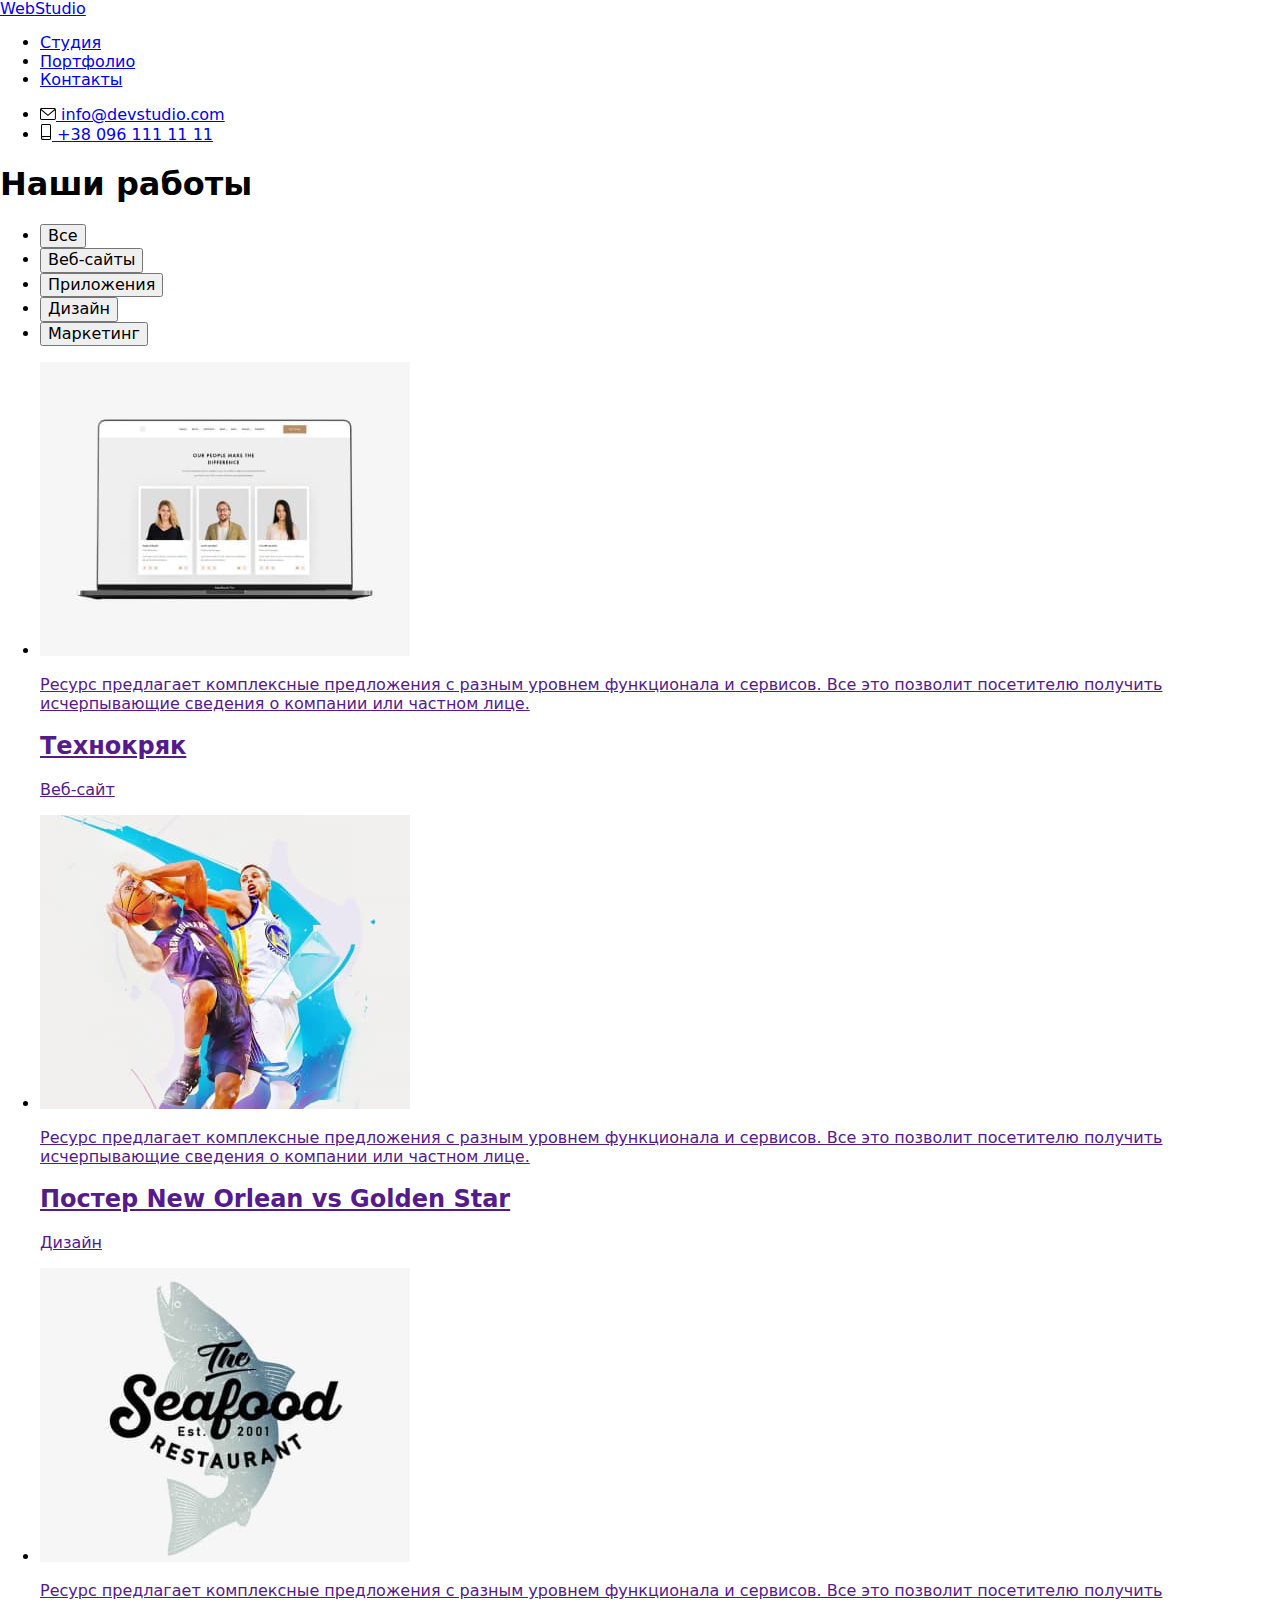
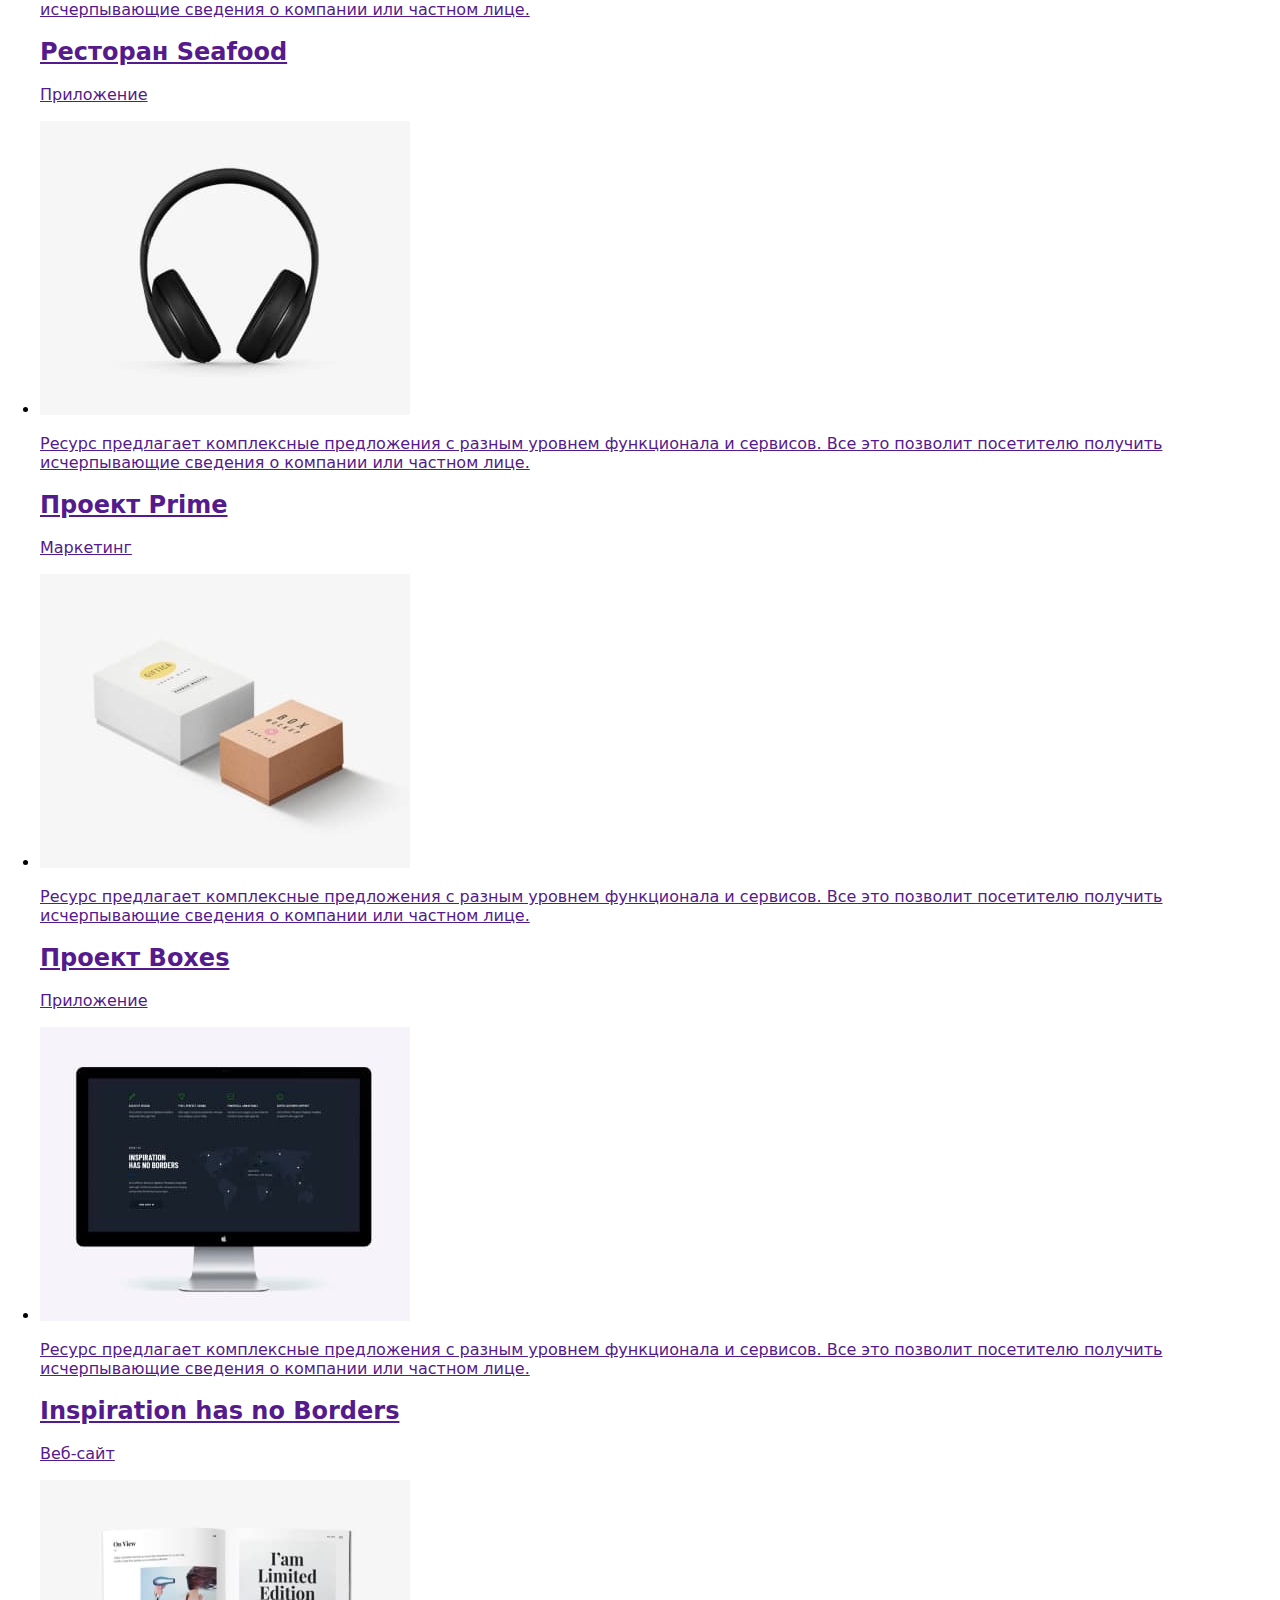
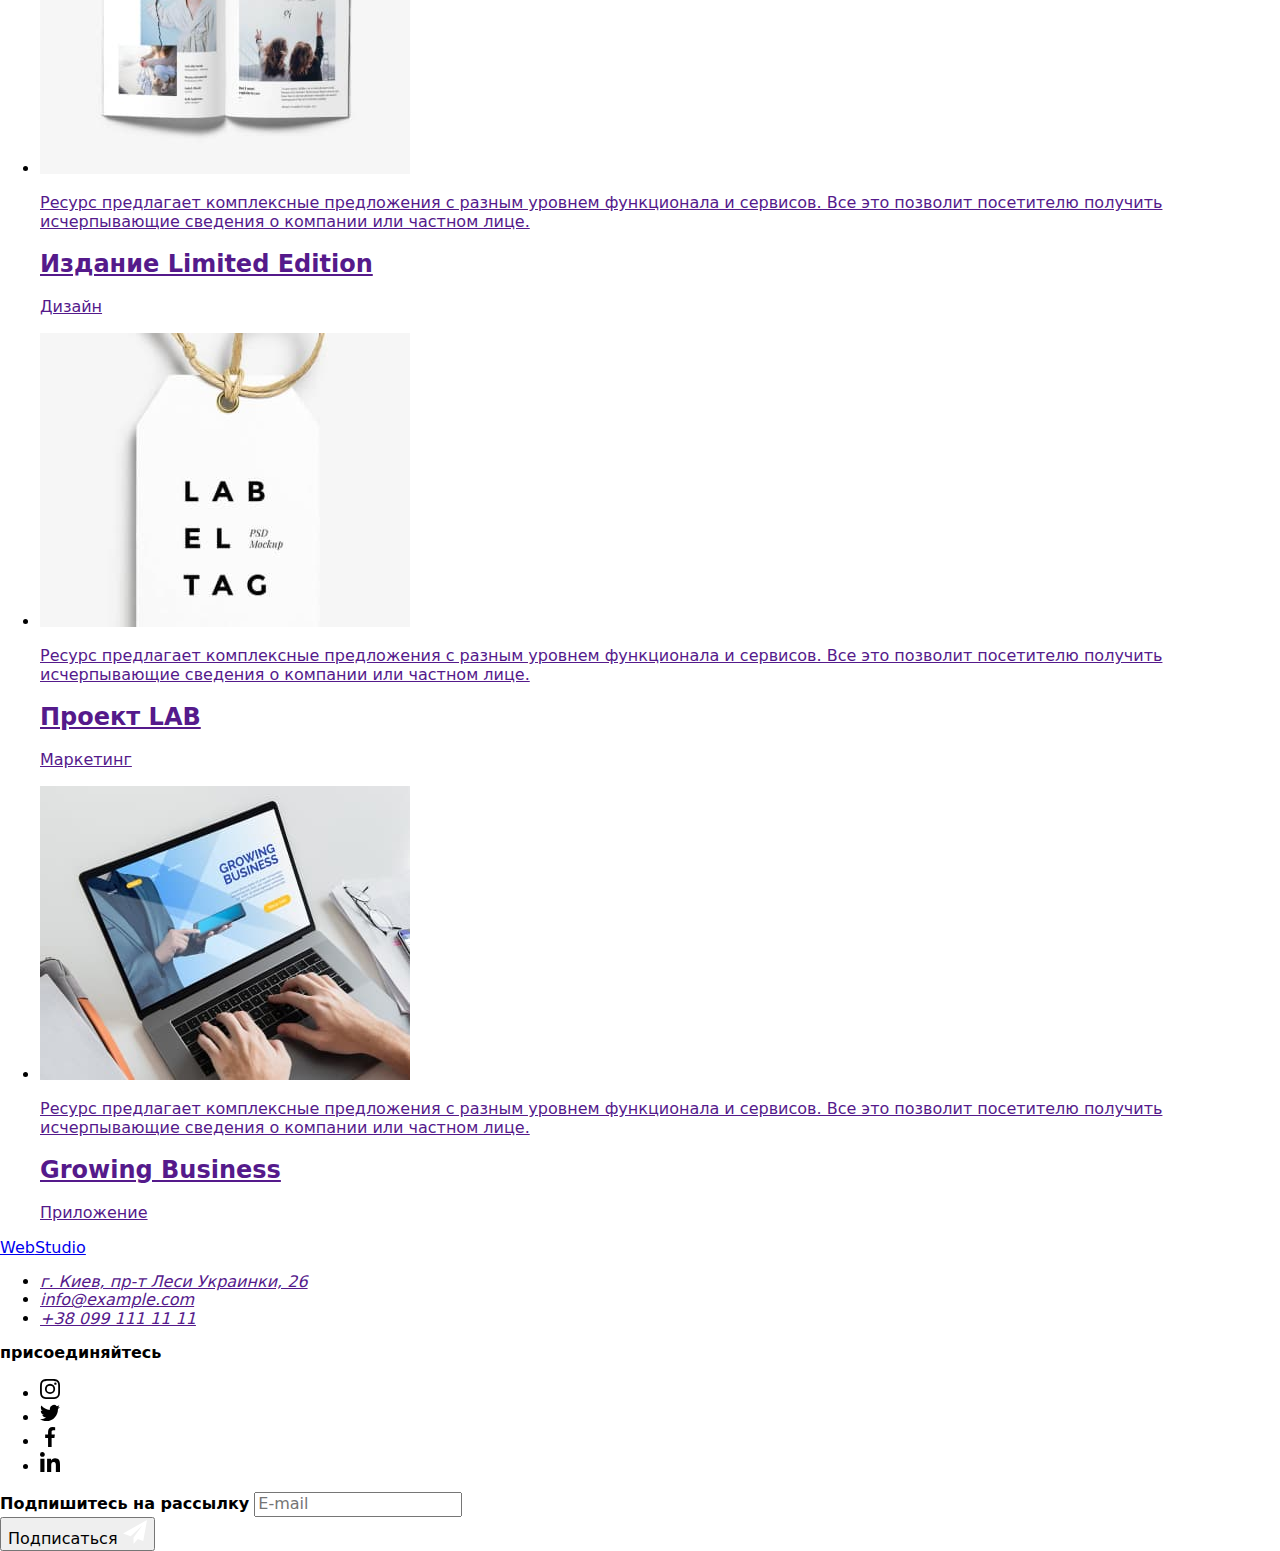
==== portfolio.html @ cb1de8e4 "добавляет разметку (но не css) с 6 домашки" ====
<!DOCTYPE html>
<html lang="ru">
  <head>
    <meta charset="UTF-8" />
    <meta http-equiv="X-UA-Compatible" content="IE=edge" />
    <meta name="viewport" content="width=device-width, initial-scale=1.0" />
    <title>Document</title>
    <link rel="preconnect" href="https://fonts.googleapis.com" />
    <link rel="preconnect" href="https://fonts.gstatic.com" crossorigin />
    <link
      href="https://fonts.googleapis.com/css2?family=Raleway:wght@700&family=Roboto:wght@400;500;700;900&display=swap"
      rel="stylesheet"
    />
    <link
      rel="stylesheet"
      href="https://cdnjs.cloudflare.com/ajax/libs/modern-normalize/1.1.0/modern-normalize.min.css"
    />
    <link rel="stylesheet" href="./css/styles.css" />
  </head>

  <body>
    <!-- Шапка сайта-->
    <header class="header">
      <div class="header__container container">
        <nav class="navigation">
          <a href="./index.html" lang="en" class="logo header__logo">
            <span class="logo__accent">Web</span>Studio
          </a>
          <ul class="navigation__list list">
            <li class="navigation__item item">
              <a href="./index.html" class="navigation__link link">Студия</a>
            </li>
            <li class="navigation__item item">
              <a href="./portfolio.html" class="navigation__link navigation__link--current link">
                Портфолио</a
              >
            </li>
            <li class="navigation__item item">
              <a href="#" class="navigation__link link">Контакты</a>
            </li>
          </ul>
        </nav>
        <ul class="contacts list">
          <li class="contacts__item item">
            <a href="mailto:info@devstudio.com" class="contacts__link link">
              <svg class="contacts__icon" height="12px" width="16px">
                <use href="./images/sprite.svg#icon-envelope"></use>
              </svg>
              info@devstudio.com
            </a>
          </li>
          <li class="contacts__item item">
            <a href="tel:+380961111111" class="contacts__link link">
              <svg class="contacts__icon" height="16px" width="12px">
                <use href="./images/sprite.svg#icon-smartphone"></use>
              </svg>
              +38 096 111 11 11
            </a>
          </li>
        </ul>
      </div>
    </header>

    <main>
      <!--Наши работы-->
      <section class="examples">
        <!--Список кнопок-->
        <div class="examples__container container">
          <h1 class="title--invis">Наши работы</h1>
          <ul class="examples__buttons">
            <li class="examples__item">
              <button type="button" class="examples__button">Все</button>
            </li>
            <li class="examples__item">
              <button type="button" class="examples__button">Веб-сайты</button>
            </li>
            <li class="examples__item">
              <button type="button" class="examples__button">Приложения</button>
            </li>
            <li class="examples__item">
              <button type="button" class="examples__button">Дизайн</button>
            </li>
            <li class="examples__item">
              <button type="button" class="examples__button">Маркетинг</button>
            </li>
          </ul>
        </div>

        <!--Примеры работ в портфолио-->
        <div class="portfolio container">
          <ul class="portfolio__list">
            <li class="portfolio-cards__item">
              <a href="" class="portfolio-cards__link">
                <div class="portfolio-cards__overlay">
                  <img
                    src="./images/img8.jpg"
                    class="portfolio-cards__img"
                    alt="Пример Веб-Сайта"
                    width="370"
                    height="294"
                  />
                  <p class="portfolio-cards__text">
                    Ресурс предлагает комплексные предложения с разным уровнем функционала и
                    сервисов. Все это позволит посетителю получить исчерпывающие сведения о компании
                    или частном лице.
                  </p>
                </div>
                <div class="portfolio-cards__border">
                  <h2 class="portfolio-cards__title">Технокряк</h2>
                  <p class="portfolio-cards__desc">Веб-сайт</p>
                </div>
              </a>
            </li>
            <li class="portfolio-cards__item">
              <a href="" class="portfolio-cards__link">
                <div class="portfolio-cards__overlay">
                  <img
                    src="./images/img9.jpg"
                    class="portfolio-cards__img"
                    alt="Постер New Orlean vs Golden Star"
                    width="370"
                    height="294"
                  />
                  <p class="portfolio-cards__text">
                    Ресурс предлагает комплексные предложения с разным уровнем функционала и
                    сервисов. Все это позволит посетителю получить исчерпывающие сведения о компании
                    или частном лице.
                  </p>
                </div>

                <div class="portfolio-cards__border">
                  <h2 class="portfolio-cards__title">Постер New Orlean vs Golden Star</h2>
                  <p class="portfolio-cards__desc">Дизайн</p>
                </div>
              </a>
            </li>
            <li class="portfolio-cards__item">
              <a href="" class="portfolio-cards__link">
                <div class="portfolio-cards__overlay">
                  <img
                    src="./images/img10.jpg"
                    class="portfolio-cards__img"
                    alt="постер Ресторан Seafood"
                    width="370"
                    height="294"
                  />
                  <p class="portfolio-cards__text">
                    Ресурс предлагает комплексные предложения с разным уровнем функционала и
                    сервисов. Все это позволит посетителю получить исчерпывающие сведения о компании
                    или частном лице.
                  </p>
                </div>

                <div class="portfolio-cards__border">
                  <h2 class="portfolio-cards__title">Ресторан Seafood</h2>
                  <p class="portfolio-cards__desc">Приложение</p>
                </div>
              </a>
            </li>
            <li class="portfolio-cards__item">
              <a href="" class="portfolio-cards__link">
                <div class="portfolio-cards__overlay">
                  <img
                    src="./images/img11.jpg"
                    class="portfolio-cards__img"
                    alt="логотип Проект Prime"
                    width="370"
                    height="294"
                  />
                  <p class="portfolio-cards__text">
                    Ресурс предлагает комплексные предложения с разным уровнем функционала и
                    сервисов. Все это позволит посетителю получить исчерпывающие сведения о компании
                    или частном лице.
                  </p>
                </div>

                <div class="portfolio-cards__border">
                  <h2 class="portfolio-cards__title">Проект Prime</h2>
                  <p class="portfolio-cards__desc">Маркетинг</p>
                </div>
              </a>
            </li>
            <li class="portfolio-cards__item">
              <a href="" class="portfolio-cards__link">
                <div class="portfolio-cards__overlay">
                  <img
                    src="./images/img12.jpg"
                    class="portfolio-cards__img"
                    alt="логотип приложения Boxes"
                    width="370"
                    height="294"
                  />
                  <p class="portfolio-cards__text">
                    Ресурс предлагает комплексные предложения с разным уровнем функционала и
                    сервисов. Все это позволит посетителю получить исчерпывающие сведения о компании
                    или частном лице.
                  </p>
                </div>

                <div class="portfolio-cards__border">
                  <h2 class="portfolio-cards__title">Проект Boxes</h2>
                  <p class="portfolio-cards__desc">Приложение</p>
                </div>
              </a>
            </li>
            <li class="portfolio-cards__item">
              <a href="" class="portfolio-cards__link">
                <div class="portfolio-cards__overlay">
                  <img
                    src="./images/img13.jpg"
                    class="portfolio-cards__img"
                    alt="оформление веб-сайта Inspiration has no Borders"
                    width="370"
                    height="294"
                  />
                  <p class="portfolio-cards__text">
                    Ресурс предлагает комплексные предложения с разным уровнем функционала и
                    сервисов. Все это позволит посетителю получить исчерпывающие сведения о компании
                    или частном лице.
                  </p>
                </div>

                <div class="portfolio-cards__border">
                  <h2 class="portfolio-cards__title">Inspiration has no Borders</h2>
                  <p class="portfolio-cards__desc">Веб-сайт</p>
                </div>
              </a>
            </li>
            <li class="portfolio-cards__item">
              <a href="" class="portfolio-cards__link">
                <div class="portfolio-cards__overlay">
                  <img
                    src="./images/img14.jpg"
                    class="portfolio-cards__img"
                    alt="оформление журнала Limited Edition"
                    width="370"
                    height="294"
                  />
                  <p class="portfolio-cards__text">
                    Ресурс предлагает комплексные предложения с разным уровнем функционала и
                    сервисов. Все это позволит посетителю получить исчерпывающие сведения о компании
                    или частном лице.
                  </p>
                </div>

                <div class="portfolio-cards__border">
                  <h2 class="portfolio-cards__title">Издание Limited Edition</h2>
                  <p class="portfolio-cards__desc">Дизайн</p>
                </div>
              </a>
            </li>
            <li class="portfolio-cards__item">
              <a href="" class="portfolio-cards__link">
                <div class="portfolio-cards__overlay">
                  <img
                    src="./images/img15.jpg"
                    class="portfolio-cards__img"
                    alt="оформление Проект LAB"
                    width="370"
                    height="294"
                  />
                  <p class="portfolio-cards__text">
                    Ресурс предлагает комплексные предложения с разным уровнем функционала и
                    сервисов. Все это позволит посетителю получить исчерпывающие сведения о компании
                    или частном лице.
                  </p>
                </div>

                <div class="portfolio-cards__border">
                  <h2 class="portfolio-cards__title">Проект LAB</h2>
                  <p class="portfolio-cards__desc">Маркетинг</p>
                </div>
              </a>
            </li>
            <li class="portfolio-cards__item">
              <a href="" class="portfolio-cards__link">
                <div class="portfolio-cards__overlay">
                  <img
                    src="./images/img16.jpg"
                    class="portfolio-cards__img"
                    alt="офорлмение дизайна Growing Business"
                    width="370"
                    height="294"
                  />
                  <p class="portfolio-cards__text">
                    Ресурс предлагает комплексные предложения с разным уровнем функционала и
                    сервисов. Все это позволит посетителю получить исчерпывающие сведения о компании
                    или частном лице.
                  </p>
                </div>

                <div class="portfolio-cards__border">
                  <h2 class="portfolio-cards__title">Growing Business</h2>
                  <p class="portfolio-cards__desc">Приложение</p>
                </div>
              </a>
            </li>
          </ul>
        </div>
      </section>
    </main>

    <!--футер-->
    <footer class="footer">
      <div class="footer__container container">
        <div class="address">
          <a href="./index.html" lang="en" class="logo footer__logo">
            <span class="logo__accent">Web</span>Studio
          </a>
          <address class="connection">
            <ul class="connection__list">
              <li class="connection__item">
                <a href="" class="connection__link connection__link--white"
                  >г. Киев, пр-т Леси Украинки, 26</a
                >
              </li>
              <li class="connection__item">
                <a href="" class="connection__link">info@example.com</a>
              </li>
              <li class="connection__item">
                <a href="" class="connection__link">+38 099 111 11 11</a>
              </li>
            </ul>
          </address>
        </div>
        <div class="appeal">
          <b class="appeal__title">присоединяйтесь</b>
          <ul class="appeal__list">
            <li class="appeal__item">
              <a href="" class="appeal__link">
                <svg class="social-icons__icon" width="20px" height="20px">
                  <use href="./images/sprite.svg#icon-instagram"></use>
                </svg>
              </a>
            </li>
            <li class="appeal__item">
              <a href="" class="appeal__link">
                <svg class="social-icons__icon" width="20px" height="20px">
                  <use href="./images/sprite.svg#icon-twitter"></use>
                </svg>
              </a>
            </li>
            <li class="appeal__item">
              <a href="" class="appeal__link">
                <svg class="social-icons__icon" width="20px" height="20px">
                  <use href="./images/sprite.svg#icon-facebook"></use>
                </svg>
              </a>
            </li>
            <li class="appeal__item">
              <a href="" class="appeal__link">
                <svg class="social-icons__icon" width="20px" height="20px">
                  <use href="./images/sprite.svg#icon-linkedin"></use>
                </svg>
              </a>
            </li>
          </ul>
        </div>

        <form class="subscribe">
          <div class="subscribe__wrap">
            <b class="subscribe__title">Подпишитесь на рассылку</b>
            <label for="email"></label>
            <input
              type="email"
              name="email"
              id="email"
              placeholder="E-mail"
              class="subscribe__input"
            />
          </div>
          <button type="submit" class="subscribe__button">
            Подписаться
            <svg class="subscribe__icon" width="24px" height="24px">
              <use href="./images/sprite2.svg#icon-icon-telegram"></use>
            </svg>
          </button>
        </form>
      </div>
    </footer>
  </body>
</html>
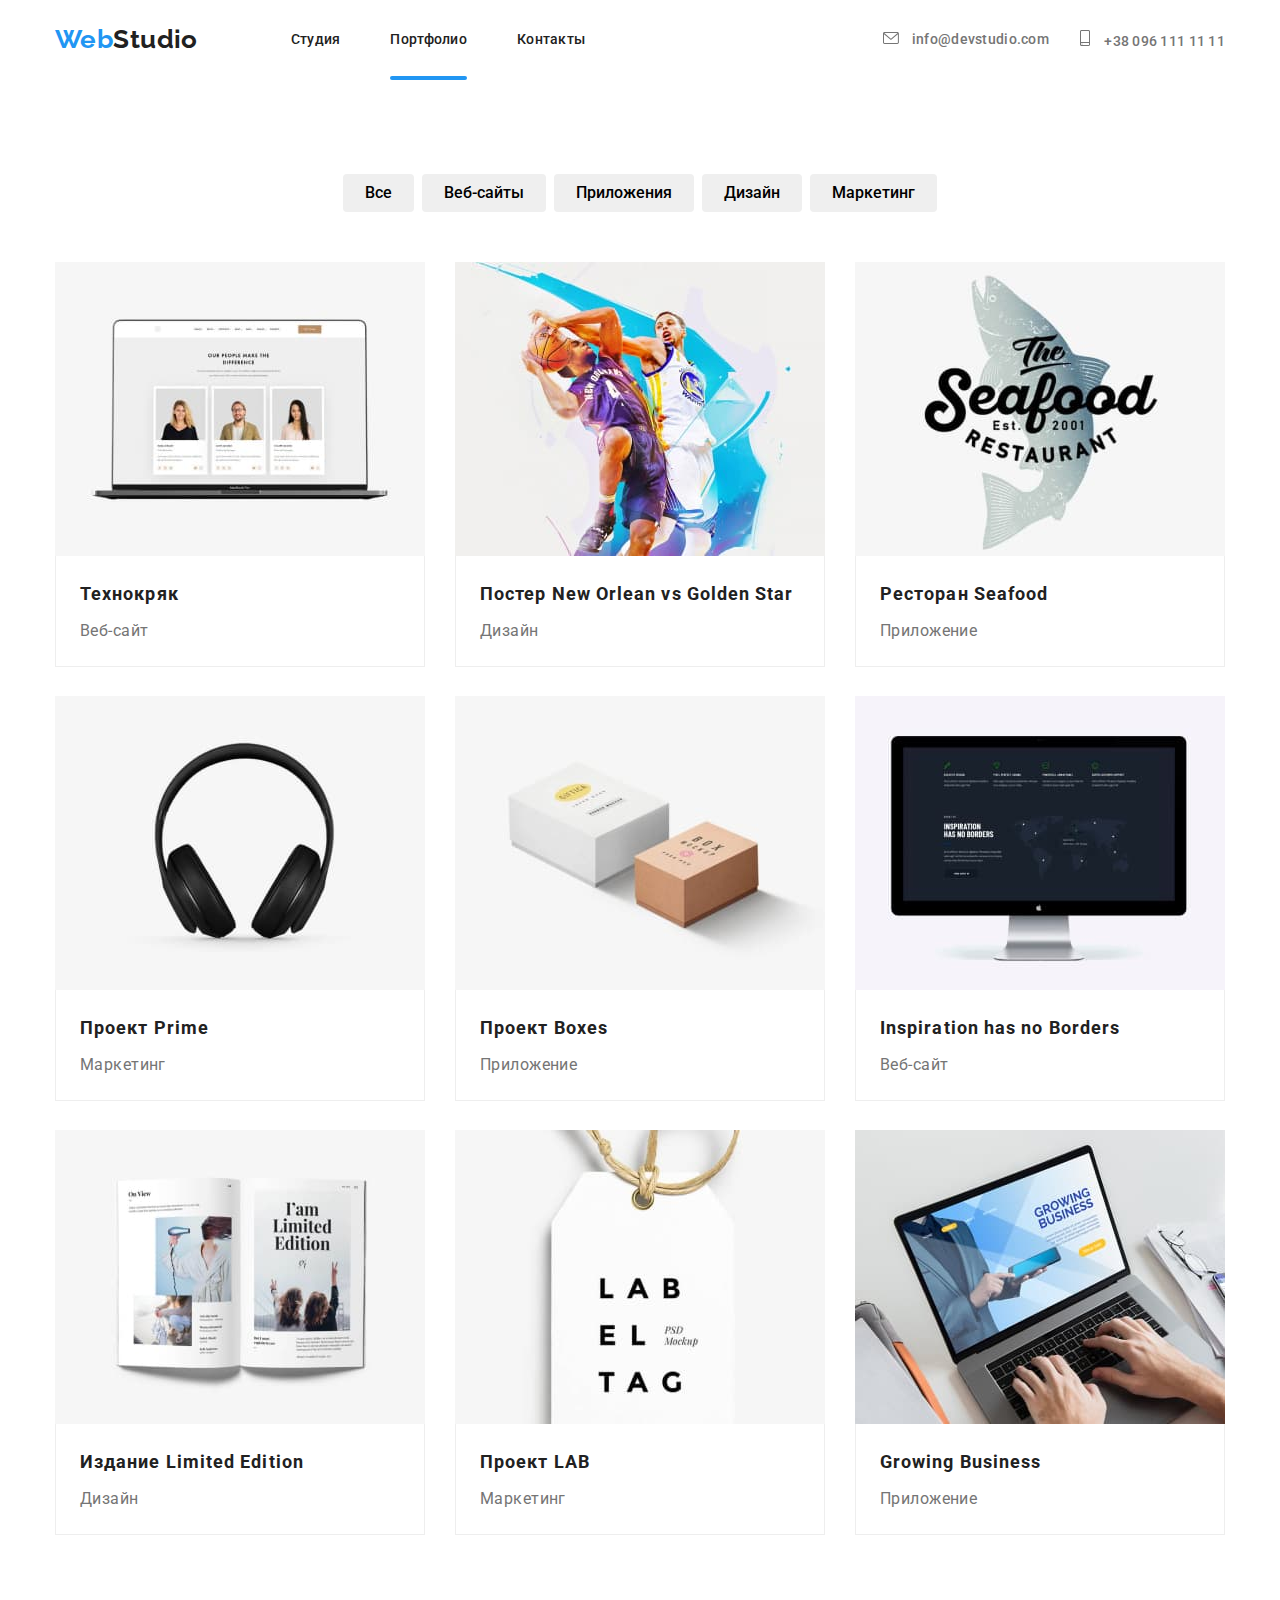
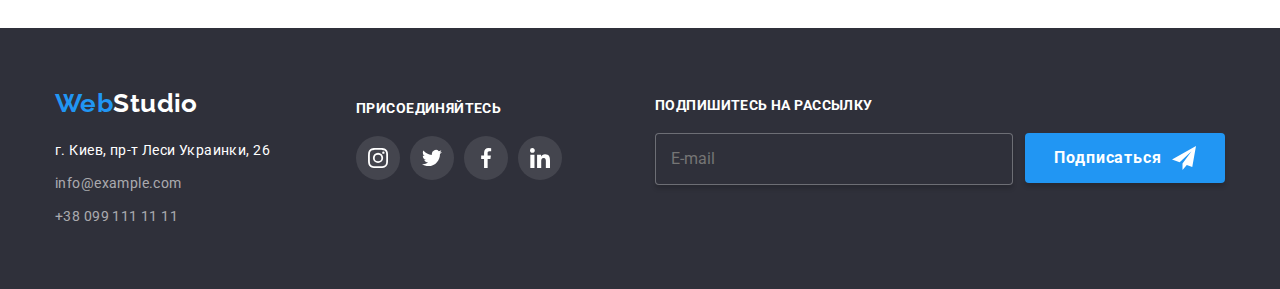
==== commit f132a83c: "добавляет scc через scss с 6 дз" ====
--- a/portfolio.html
+++ b/portfolio.html
@@ -15,7 +15,7 @@
       rel="stylesheet"
       href="https://cdnjs.cloudflare.com/ajax/libs/modern-normalize/1.1.0/modern-normalize.min.css"
     />
-    <link rel="stylesheet" href="./css/styles.css" />
+    <link rel="stylesheet" href="./css/main.min.css" />
   </head>
 
   <body>
--- a/css/main.min.css
+++ b/css/main.min.css
@@ -0,0 +1 @@
+:root{--primary-text-color: #212121;--tltle-text-color: #757575;--accent-color: #2196F3;--primary-white-color: #FFFFFF;--secondary-white-color: #F5F4FA;--background-color-backdrop: rgba(0, 0, 0, 0.2);--color-placeholder: rgba(117, 117, 117, 0.5);--background-color-essence__title: rgba(47, 48, 58, 0.8);--transparent-white-color: rgba(255, 255, 255, 0.6);--portfolio-overley-bgc: rgba(33, 150, 243, 0.9);--background-black-color: #2F303A;--cubic: cubic-bezier(0.4, 0, 0.2, 1)}body{background-color:var(--primary-white-color);color:var(--primary-text-color);font-family:Roboto,sans-serif;font-size:14px;letter-spacing:.03em;text-decoration:none;list-style:none}h1,h2,h3,h4,h5,h6,ul,li,button,p,a{margin:0;padding:0;text-decoration:none;list-style:none}.container{width:1200px;margin-left:auto;margin-right:auto;padding-left:15px;padding-right:15px}.title{font-weight:700;font-size:36px;line-height:1.16;text-align:center}.backdrop{position:fixed;top:0;left:0;width:100%;height:100%;opacity:1;-webkit-transform:scale(1);transform:scale(1);background-color:var(--background-color-backdrop);-webkit-transition:opacity 500ms var(--cubic);transition:opacity 500ms var(--cubic)}.is-hidden{opacity:0;pointer-events:none}.is-hidden .modal{-webkit-transform:translate(-50%, -50%) scale(1.2);transform:translate(-50%, -50%) scale(1.2)}.modal{position:absolute;width:528px;min-height:581px;padding:40px;top:50%;left:50%;-webkit-transform:translate(-50%, -50%) scale(1);transform:translate(-50%, -50%) scale(1);background-color:var(--primary-white-color);-webkit-box-shadow:0px 1px 3px rgba(0,0,0,.12),0px 1px 1px rgba(0,0,0,.14),0px 2px 1px rgba(0,0,0,.2);box-shadow:0px 1px 3px rgba(0,0,0,.12),0px 1px 1px rgba(0,0,0,.14),0px 2px 1px rgba(0,0,0,.2);border-radius:4px;-webkit-transition:-webkit-transform 500ms var(--cubic);transition:-webkit-transform 500ms var(--cubic);transition:transform 500ms var(--cubic);transition:transform 500ms var(--cubic), -webkit-transform 500ms var(--cubic)}.modal__button-close{position:absolute;display:-webkit-box;display:-ms-flexbox;display:flex;-webkit-box-align:center;-ms-flex-align:center;align-items:center;-webkit-box-pack:center;-ms-flex-pack:center;justify-content:center;top:8px;right:8px;cursor:pointer;width:30px;height:30px;border-radius:50%;border:1px solid rgba(0,0,0,.1);background-color:var(--primary-white-color)}.modal__icon-close{fill:#000;-webkit-transition:fill 250ms var(--cubic);transition:fill 250ms var(--cubic)}.modal__button-close:hover .modal__icon-close{fill:var(--accent-color)}.modal__title{display:block;margin-bottom:12px;font-weight:700;font-size:20px;line-height:1.15;text-align:center}.modal-form{display:-webkit-box;display:-ms-flexbox;display:flex;-webkit-box-orient:vertical;-webkit-box-direction:normal;-ms-flex-direction:column;flex-direction:column}.modal-form__label{position:relative;display:-webkit-inline-box;display:-ms-inline-flexbox;display:inline-flex;-webkit-box-orient:vertical;-webkit-box-direction:normal;-ms-flex-direction:column;flex-direction:column;font-weight:400;font-size:12px;line-height:1.166;letter-spacing:.01em;color:var(--tltle-text-color)}.modal-form__icon{position:absolute;bottom:11px;left:12px;fill:var(--primary-text-color);-webkit-transition:fill 250ms var(--cubic);transition:fill 250ms var(--cubic)}.modal-form__input:focus+.modal-form__icon,.modal-form__input:hover+.modal-form__icon{fill:var(--accent-color)}.modal-form__label:nth-child(-n+3){margin-bottom:10px}.modal-form__input{margin-top:4px;padding-left:42px;border:1px solid rgba(33,33,33,.2);border-radius:4px;height:40px;cursor:pointer;-webkit-transition:border 250ms var(--cubic);transition:border 250ms var(--cubic)}.modal-form__input:hover,.modal-form__input:focus{border:1px solid var(--accent-color)}.modal-form__texterea{margin-top:4px;min-width:448px;min-height:120px;padding:12px 16px;resize:none;cursor:pointer;border:1px solid rgba(33,33,33,.2);border-radius:4px;-webkit-transition:border 250ms var(--cubic);transition:border 250ms var(--cubic)}.modal-form__texterea:hover{border:1px solid var(--accent-color)}.modal-form__texterea::-webkit-input-placeholder{font-weight:400;font-size:14px;line-height:1.142;letter-spacing:.01em;color:var(--color-placeholder)}.modal-form__texterea::-moz-placeholder{font-weight:400;font-size:14px;line-height:1.142;letter-spacing:.01em;color:var(--color-placeholder)}.modal-form__texterea:-ms-input-placeholder{font-weight:400;font-size:14px;line-height:1.142;letter-spacing:.01em;color:var(--color-placeholder)}.modal-form__texterea::-ms-input-placeholder{font-weight:400;font-size:14px;line-height:1.142;letter-spacing:.01em;color:var(--color-placeholder)}.modal-form__texterea::placeholder{font-weight:400;font-size:14px;line-height:1.142;letter-spacing:.01em;color:var(--color-placeholder)}.policy__checkbox{position:absolute;width:1px;height:1px;margin:-1px;border:0;padding:0;white-space:nowrap;-webkit-clip-path:inset(100%);clip-path:inset(100%);clip:rect(0 0 0 0);overflow:hidden}.policy{display:-webkit-inline-box;display:-ms-inline-flexbox;display:inline-flex;-webkit-box-align:center;-ms-flex-align:center;align-items:center;-webkit-box-pack:center;-ms-flex-pack:center;justify-content:center;padding-top:20px;text-align:center;font-weight:400;font-size:14px;line-height:1.714;color:var(--tltle-text-color)}.policy__icon{display:inline-block;margin-right:9px;cursor:pointer;width:16px;height:15px;border:2px solid var(--primary-text-color);border-radius:4px}.policy__checkbox:checked+.policy__icon{border-color:rgba(0,0,0,0);background-image:url("../images/checkboxfull.svg");background-size:contain;background-origin:border-box}.policy__link{color:var(--accent-color);margin-left:5px}.modal-form__button{margin-top:30px;margin-left:auto;margin-right:auto;width:200px;padding:10px 55px;border-radius:4px;-webkit-box-shadow:0px 4px 4px rgba(0,0,0,.15);box-shadow:0px 4px 4px rgba(0,0,0,.15);background-color:var(--accent-color);color:var(--primary-white-color);font-weight:700;font-size:16px;line-height:1.88;letter-spacing:.06em;border:none;cursor:pointer}.container.header__container{height:80px}.header__container{display:-webkit-box;display:-ms-flexbox;display:flex;-webkit-box-align:center;-ms-flex-align:center;align-items:center;-webkit-box-pack:justify;-ms-flex-pack:justify;justify-content:space-between}.navigation__list{display:-webkit-box;display:-ms-flexbox;display:flex}.navigation{display:-webkit-box;display:-ms-flexbox;display:flex}.navigation__item:not(:last-child){margin-right:50px}.navigation__item{position:relative}.navigation__link{display:block}.navigation__link--current::after{content:"";position:absolute;display:block;bottom:0;width:100%;height:4px;border-radius:2px;background-color:var(--accent-color)}.navigation__link--current{color:var(--accent-color)}.contacts{display:-webkit-box;display:-ms-flexbox;display:flex;margin-left:auto;-webkit-box-align:center;-ms-flex-align:center;align-items:center}.contacts__item:not(:last-child){margin-right:30px}.navigation__link,.contacts{color:var(--primary-text-color);font-family:Roboto,sans-serif;font-weight:500;font-size:14px;line-height:1.14;letter-spacing:.02em;-webkit-transition:color 250ms var(--cubic);transition:color 250ms var(--cubic)}.contacts__link{display:inline;color:var(--tltle-text-color);-webkit-transition:color 250ms var(--cubic);transition:color 250ms var(--cubic)}.contacts__icon{margin-right:10px}.contacts__icon{fill:#757575;-webkit-transition:fill 250ms var(--cubic);transition:fill 250ms var(--cubic)}.navigation__link,.contacts__link{padding-top:32px;padding-bottom:32px}.contacts__link:hover .contacts__icon,.contacts__link:focus .contacts__icon{fill:var(--accent-color)}.contacts__link:hover,.contacts__link:focus,.navigation__link:hover,.navigation__link:focus{color:var(--accent-color)}.logo{font-family:Raleway,sans-serif;font-weight:700;font-size:26px;line-height:1.192;text-decoration:none}.logo__accent{color:var(--accent-color)}.header__logo{color:var(--primary-text-color);margin-right:93px;padding-top:24px;padding-bottom:25px}.footer{background-color:var(--background-black-color)}.footer__container{display:-webkit-box;display:-ms-flexbox;display:flex;padding-top:60px;padding-bottom:60px}.footer__logo{display:inline-block;margin-bottom:20px;color:var(--primary-white-color)}.connection__list{width:231px}.connection__item:not(:last-child){margin-bottom:9px}.connection__link{color:var(--transparent-white-color);font-weight:400;font-size:14px;line-height:1.71;font-style:normal}.connection__link--white{color:var(--primary-white-color)}.appeal{margin-left:70px}.appeal__title{display:inline-block;margin-bottom:20px;margin-top:12px;font-weight:700;line-height:1.142;text-transform:uppercase;color:var(--primary-white-color)}.appeal__list{display:-webkit-box;display:-ms-flexbox;display:flex}.appeal__item:not(:last-child){margin-right:10px}.appeal__link{display:-webkit-box;display:-ms-flexbox;display:flex;-webkit-box-align:center;-ms-flex-align:center;align-items:center;-webkit-box-pack:center;-ms-flex-pack:center;justify-content:center;width:44px;height:44px;background:rgba(255,255,255,.1);border-radius:50%;fill:var(--primary-white-color);-webkit-transition:background-color 250ms var(--cubic);transition:background-color 250ms var(--cubic)}.appeal__link:hover,.appeal__link:focus{background-color:var(--accent-color)}.subscribe{display:-webkit-box;display:-ms-flexbox;display:flex;-webkit-box-align:center;-ms-flex-align:center;align-items:center;-webkit-box-pack:end;-ms-flex-pack:end;justify-content:flex-end;padding:0;margin:0}.subscribe__wrap{display:-webkit-box;display:-ms-flexbox;display:flex;-webkit-box-orient:vertical;-webkit-box-direction:normal;-ms-flex-direction:column;flex-direction:column;margin-left:93px}.subscribe__title{display:inline-block;margin-bottom:20px;line-height:1.142;text-transform:uppercase;color:var(--primary-white-color);font-weight:700}.subscribe__input{padding:15px;margin-bottom:34px;margin-right:12px;width:358px;background-color:var(--background-black-color);-webkit-box-shadow:0px 4px 4px rgba(0,0,0,.15);box-shadow:0px 4px 4px rgba(0,0,0,.15);border:1px solid rgba(255,255,255,.3);border-radius:4px;font-size:16px;line-height:1.25;color:var(--transparent-white-color);font-weight:400}.subscribe__button{display:-webkit-box;display:-ms-flexbox;display:flex;-webkit-box-pack:center;-ms-flex-pack:center;justify-content:center;-webkit-box-align:center;-ms-flex-align:center;align-items:center;height:50px;width:200px;border:none;cursor:pointer;letter-spacing:.06em;font-weight:700;line-height:1.88;font-size:16px;color:var(--primary-white-color);background:var(--accent-color);-webkit-box-shadow:0px 4px 4px rgba(0,0,0,.15);box-shadow:0px 4px 4px rgba(0,0,0,.15);border-radius:4px}.subscribe__icon{fill:var(--primary-white-color);margin-left:10px}.hero{margin-left:auto;margin-right:auto;text-align:center;max-width:1600px;height:600px;background:-webkit-gradient(linear, left top, left bottom, from(rgba(47, 48, 58, 0.4)), to(rgba(47, 48, 58, 0.4))),url(../images/hero-img.jpg);background:linear-gradient(rgba(47, 48, 58, 0.4), rgba(47, 48, 58, 0.4)),url(../images/hero-img.jpg);background-repeat:no-repeat;background-position:center;background-size:cover}.hero__container{padding-top:200px;padding-bottom:200px}.hero__title{margin-left:auto;margin-right:auto;margin-bottom:30px;width:696px;color:var(--primary-white-color);font-weight:900;font-size:44px;line-height:1.36;letter-spacing:.06em;text-transform:uppercase}.hero__button{padding:10px 32px;border-radius:4px;-webkit-box-shadow:0px 4px 4px rgba(0,0,0,.15);box-shadow:0px 4px 4px rgba(0,0,0,.15);background-color:var(--accent-color);color:var(--primary-white-color);font-weight:700;font-size:16px;line-height:1.88;letter-spacing:.06em;border:none;cursor:pointer;text-decoration:none}.plus-cards{display:-webkit-box;display:-ms-flexbox;display:flex;padding-top:94px}.plus-cards__title{font-weight:700;font-size:14px;line-height:1.14;text-transform:uppercase}.plus-cards__element{display:-webkit-box;display:-ms-flexbox;display:flex;-webkit-box-pack:center;-ms-flex-pack:center;justify-content:center;-webkit-box-align:center;-ms-flex-align:center;align-items:center;margin-bottom:30px;width:270px;height:120px;background-color:var(--secondary-white-color);border-radius:4px}.plus-cards__item{width:270px}.plus-cards__item:not(:last-child){margin-right:30px}.plus-cards__text{margin-top:10px;font-weight:400;font-size:14px;line-height:1.71;letter-spacing:.03em;color:var(--tltle-text-color)}.work__container{padding-bottom:94px;padding-top:94px}.work__title{margin-bottom:50px}.essence{display:-webkit-box;display:-ms-flexbox;display:flex}.essence__item{position:relative}.essence__item:not(:last-child){margin-right:30px}.essence__image{display:block}.essence__title{position:absolute;bottom:0;right:0;width:100%;padding-top:27px;padding-bottom:27px;font-weight:700;font-size:14px;line-height:16px;text-align:center;text-transform:uppercase;background-color:var(--background-color-essence__title);color:var(--primary-white-color)}.team{background-color:var(--secondary-white-color);text-align:center}.team__container{padding-bottom:94px;padding-top:94px}.team__title{margin-bottom:50px}.workers{display:block}.workers__list{display:-webkit-box;display:-ms-flexbox;display:flex}.workres__cards{width:270px;background-color:var(--primary-white-color);-webkit-box-shadow:0px 1px 3px rgba(0,0,0,.12),0px 1px 1px rgba(0,0,0,.14),0px 2px 1px rgba(0,0,0,.2);box-shadow:0px 1px 3px rgba(0,0,0,.12),0px 1px 1px rgba(0,0,0,.14),0px 2px 1px rgba(0,0,0,.2);border-radius:0px 0px 4px 4px}.workres__cards:not(:last-child){margin-right:30px}.workers__image{display:block}.workers__info{padding:30px 32px}.workers__name{margin-bottom:10px;font-weight:500;font-size:16px;line-height:1.19}.workers__position{margin-bottom:16px;color:var(--tltle-text-color);font-weight:400;font-size:14px;line-height:1.357}.social-icons{display:-webkit-box;display:-ms-flexbox;display:flex}.social-icons__item:not(:last-child){margin-right:10px}.social-icons__link{display:-webkit-box;display:-ms-flexbox;display:flex;-webkit-box-align:center;-ms-flex-align:center;align-items:center;-webkit-box-pack:center;-ms-flex-pack:center;justify-content:center;border-radius:50%;width:44px;height:44px;fill:#afb1b8;-webkit-transition:fill 250ms var(--cubic),background-color 250ms var(--cubic);transition:fill 250ms var(--cubic),background-color 250ms var(--cubic)}.social-icons__link:hover,.social-icons__link:focus{fill:var(--primary-white-color);background-color:var(--accent-color);border-radius:50%}.clients{text-align:center}.clients__container{padding-bottom:94px;padding-top:94px}.clients__title{margin-bottom:50px}.clients__list{display:-webkit-box;display:-ms-flexbox;display:flex;-webkit-box-pack:justify;-ms-flex-pack:justify;justify-content:space-between}.clients__link{display:block;width:170px;height:92px}.clients__icon{-webkit-box-pack:center;-ms-flex-pack:center;justify-content:center;padding:16px 32px;-webkit-box-align:center;-ms-flex-align:center;align-items:center;border:1px solid #afb1b8;border-radius:4px;width:170px;height:92px;cursor:pointer;fill:#afb1b8;-webkit-transition:fill 250ms var(--cubic),border 250ms var(--cubic);transition:fill 250ms var(--cubic),border 250ms var(--cubic)}.clients__link:hover .clients__icon,.clients__link:focus .clients__icon{fill:var(--accent-color);border:1px solid var(--accent-color)}.examples{background-color:var(--primary-white-color)}.title--invis{position:absolute;width:1px;height:1px;margin:-1px;border:0;padding:0;white-space:nowrap;-webkit-clip-path:inset(100%);clip-path:inset(100%);clip:rect(0 0 0 0);overflow:hidden}.examples__container:not(:last-child){padding-top:94px;padding-bottom:16px}.examples__buttons{display:-webkit-box;display:-ms-flexbox;display:flex;-webkit-box-pack:center;-ms-flex-pack:center;justify-content:center}.examples__item:not(:last-child){margin-right:8px}.examples__button{padding:6px 22px;border:none;border-radius:4px;font-weight:500;font-size:16px;line-height:1.62;cursor:pointer;-webkit-transition:color 250ms var(--cubic),background-color 250ms var(--cubic),-webkit-box-shadow 250ms var(--cubic);transition:color 250ms var(--cubic),background-color 250ms var(--cubic),-webkit-box-shadow 250ms var(--cubic);transition:color 250ms var(--cubic),background-color 250ms var(--cubic),box-shadow 250ms var(--cubic);transition:color 250ms var(--cubic),background-color 250ms var(--cubic),box-shadow 250ms var(--cubic),-webkit-box-shadow 250ms var(--cubic)}.examples__button:hover,.examples__button:focus{color:var(--primary-white-color);background-color:var(--accent-color);-webkit-box-shadow:0px 3px 1px rgba(0,0,0,.1),0px 1px 2px rgba(0,0,0,.08),0px 2px 2px rgba(0,0,0,.12);box-shadow:0px 3px 1px rgba(0,0,0,.1),0px 1px 2px rgba(0,0,0,.08),0px 2px 2px rgba(0,0,0,.12)}.portfolio:not(:first-child){padding-top:34px;padding-bottom:94px}.portfolio__list{display:-webkit-box;display:-ms-flexbox;display:flex;-ms-flex-wrap:wrap;flex-wrap:wrap}.portfolio-cards__item{width:370px;height:404px}.portfolio-cards__item:not(:nth-child(3n+3)){margin-right:30px}.portfolio-cards__item:nth-child(-n+6){margin-bottom:30px}.portfolio-cards__link{display:block;-webkit-transition:-webkit-box-shadow 250ms var(--cubic);transition:-webkit-box-shadow 250ms var(--cubic);transition:box-shadow 250ms var(--cubic);transition:box-shadow 250ms var(--cubic), -webkit-box-shadow 250ms var(--cubic)}.portfolio-cards__link:hover,.portfolio-cards__link:focus{-webkit-box-shadow:0px 1px 1px rgba(0,0,0,.12),0px 4px 4px rgba(0,0,0,.06),1px 4px 6px rgba(0,0,0,.16);box-shadow:0px 1px 1px rgba(0,0,0,.12),0px 4px 4px rgba(0,0,0,.06),1px 4px 6px rgba(0,0,0,.16)}.portfolio-cards__overlay{position:relative;overflow:hidden}.portfolio-cards__img{display:block}.portfolio-cards__text{position:absolute;padding:63px 24px;width:100%;height:100%;top:0;left:0;-webkit-transform:translateY(100%);transform:translateY(100%);background-color:var(--portfolio-overley-bgc);color:var(--primary-white-color);font-weight:400;font-size:18px;line-height:1.56;-webkit-transition:-webkit-transform 250ms var(--cubic);transition:-webkit-transform 250ms var(--cubic);transition:transform 250ms var(--cubic);transition:transform 250ms var(--cubic), -webkit-transform 250ms var(--cubic)}.portfolio-cards__link:hover .portfolio-cards__text{-webkit-transform:translateY(0);transform:translateY(0)}.portfolio-cards__border{border-right:1px solid #eee;border-left:1px solid #eee;border-bottom:1px solid #eee;padding:20px 24px 20px 24px}.portfolio-cards__title{margin-bottom:4px;color:var(--primary-text-color);font-weight:700;font-size:18px;line-height:2;letter-spacing:.06em}.portfolio-cards__desc{color:var(--tltle-text-color);font-weight:400;font-size:16px;line-height:1.88}/*# sourceMappingURL=main.min.css.map */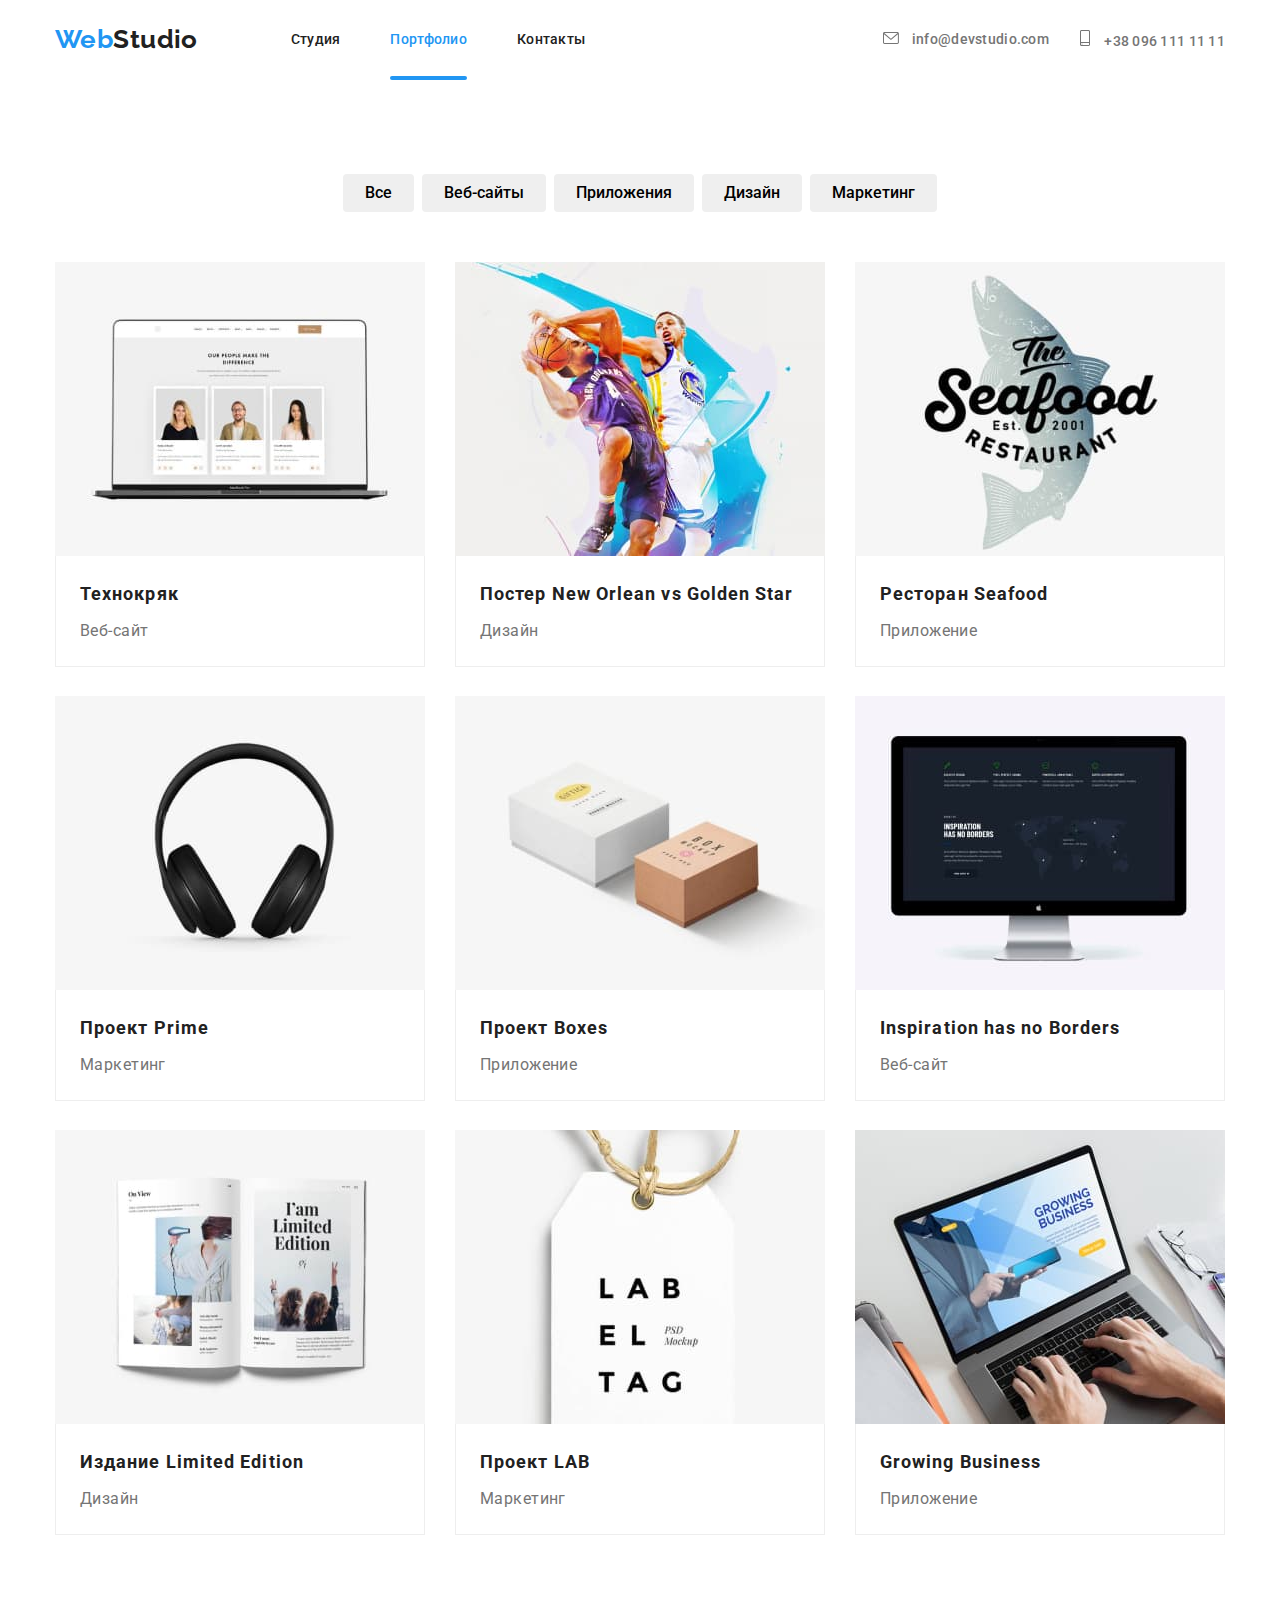
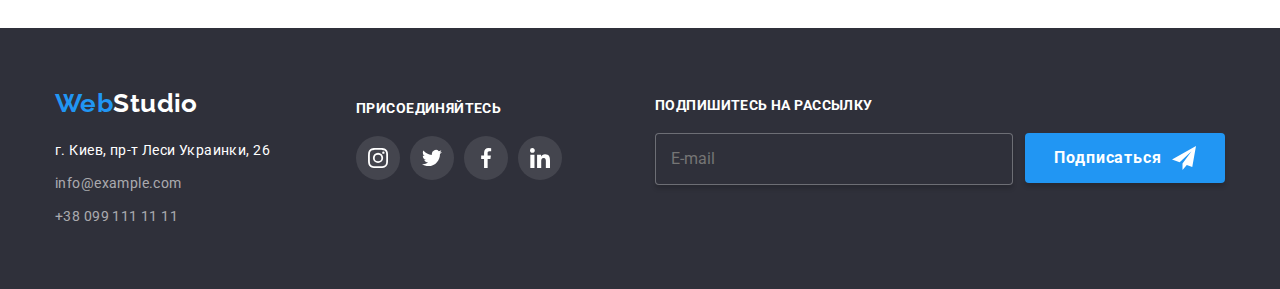
==== commit e52fe0fb: "переводит весь css в scss/ добавляет миксины и амперсантыю Конец дз№7" ====
--- a/portfolio.html
+++ b/portfolio.html
@@ -87,8 +87,8 @@
         </div>
 
         <!--Примеры работ в портфолио-->
-        <div class="portfolio container">
-          <ul class="portfolio__list">
+        <div class="portfolio-cards container">
+          <ul class="portfolio-cards__list">
             <li class="portfolio-cards__item">
               <a href="" class="portfolio-cards__link">
                 <div class="portfolio-cards__overlay">
--- a/css/main.min.css
+++ b/css/main.min.css
@@ -1 +1 @@
-:root{--primary-text-color: #212121;--tltle-text-color: #757575;--accent-color: #2196F3;--primary-white-color: #FFFFFF;--secondary-white-color: #F5F4FA;--background-color-backdrop: rgba(0, 0, 0, 0.2);--color-placeholder: rgba(117, 117, 117, 0.5);--background-color-essence__title: rgba(47, 48, 58, 0.8);--transparent-white-color: rgba(255, 255, 255, 0.6);--portfolio-overley-bgc: rgba(33, 150, 243, 0.9);--background-black-color: #2F303A;--cubic: cubic-bezier(0.4, 0, 0.2, 1)}body{background-color:var(--primary-white-color);color:var(--primary-text-color);font-family:Roboto,sans-serif;font-size:14px;letter-spacing:.03em;text-decoration:none;list-style:none}h1,h2,h3,h4,h5,h6,ul,li,button,p,a{margin:0;padding:0;text-decoration:none;list-style:none}.container{width:1200px;margin-left:auto;margin-right:auto;padding-left:15px;padding-right:15px}.title{font-weight:700;font-size:36px;line-height:1.16;text-align:center}.backdrop{position:fixed;top:0;left:0;width:100%;height:100%;opacity:1;-webkit-transform:scale(1);transform:scale(1);background-color:var(--background-color-backdrop);-webkit-transition:opacity 500ms var(--cubic);transition:opacity 500ms var(--cubic)}.is-hidden{opacity:0;pointer-events:none}.is-hidden .modal{-webkit-transform:translate(-50%, -50%) scale(1.2);transform:translate(-50%, -50%) scale(1.2)}.modal{position:absolute;width:528px;min-height:581px;padding:40px;top:50%;left:50%;-webkit-transform:translate(-50%, -50%) scale(1);transform:translate(-50%, -50%) scale(1);background-color:var(--primary-white-color);-webkit-box-shadow:0px 1px 3px rgba(0,0,0,.12),0px 1px 1px rgba(0,0,0,.14),0px 2px 1px rgba(0,0,0,.2);box-shadow:0px 1px 3px rgba(0,0,0,.12),0px 1px 1px rgba(0,0,0,.14),0px 2px 1px rgba(0,0,0,.2);border-radius:4px;-webkit-transition:-webkit-transform 500ms var(--cubic);transition:-webkit-transform 500ms var(--cubic);transition:transform 500ms var(--cubic);transition:transform 500ms var(--cubic), -webkit-transform 500ms var(--cubic)}.modal__button-close{position:absolute;display:-webkit-box;display:-ms-flexbox;display:flex;-webkit-box-align:center;-ms-flex-align:center;align-items:center;-webkit-box-pack:center;-ms-flex-pack:center;justify-content:center;top:8px;right:8px;cursor:pointer;width:30px;height:30px;border-radius:50%;border:1px solid rgba(0,0,0,.1);background-color:var(--primary-white-color)}.modal__icon-close{fill:#000;-webkit-transition:fill 250ms var(--cubic);transition:fill 250ms var(--cubic)}.modal__button-close:hover .modal__icon-close{fill:var(--accent-color)}.modal__title{display:block;margin-bottom:12px;font-weight:700;font-size:20px;line-height:1.15;text-align:center}.modal-form{display:-webkit-box;display:-ms-flexbox;display:flex;-webkit-box-orient:vertical;-webkit-box-direction:normal;-ms-flex-direction:column;flex-direction:column}.modal-form__label{position:relative;display:-webkit-inline-box;display:-ms-inline-flexbox;display:inline-flex;-webkit-box-orient:vertical;-webkit-box-direction:normal;-ms-flex-direction:column;flex-direction:column;font-weight:400;font-size:12px;line-height:1.166;letter-spacing:.01em;color:var(--tltle-text-color)}.modal-form__icon{position:absolute;bottom:11px;left:12px;fill:var(--primary-text-color);-webkit-transition:fill 250ms var(--cubic);transition:fill 250ms var(--cubic)}.modal-form__input:focus+.modal-form__icon,.modal-form__input:hover+.modal-form__icon{fill:var(--accent-color)}.modal-form__label:nth-child(-n+3){margin-bottom:10px}.modal-form__input{margin-top:4px;padding-left:42px;border:1px solid rgba(33,33,33,.2);border-radius:4px;height:40px;cursor:pointer;-webkit-transition:border 250ms var(--cubic);transition:border 250ms var(--cubic)}.modal-form__input:hover,.modal-form__input:focus{border:1px solid var(--accent-color)}.modal-form__texterea{margin-top:4px;min-width:448px;min-height:120px;padding:12px 16px;resize:none;cursor:pointer;border:1px solid rgba(33,33,33,.2);border-radius:4px;-webkit-transition:border 250ms var(--cubic);transition:border 250ms var(--cubic)}.modal-form__texterea:hover{border:1px solid var(--accent-color)}.modal-form__texterea::-webkit-input-placeholder{font-weight:400;font-size:14px;line-height:1.142;letter-spacing:.01em;color:var(--color-placeholder)}.modal-form__texterea::-moz-placeholder{font-weight:400;font-size:14px;line-height:1.142;letter-spacing:.01em;color:var(--color-placeholder)}.modal-form__texterea:-ms-input-placeholder{font-weight:400;font-size:14px;line-height:1.142;letter-spacing:.01em;color:var(--color-placeholder)}.modal-form__texterea::-ms-input-placeholder{font-weight:400;font-size:14px;line-height:1.142;letter-spacing:.01em;color:var(--color-placeholder)}.modal-form__texterea::placeholder{font-weight:400;font-size:14px;line-height:1.142;letter-spacing:.01em;color:var(--color-placeholder)}.policy__checkbox{position:absolute;width:1px;height:1px;margin:-1px;border:0;padding:0;white-space:nowrap;-webkit-clip-path:inset(100%);clip-path:inset(100%);clip:rect(0 0 0 0);overflow:hidden}.policy{display:-webkit-inline-box;display:-ms-inline-flexbox;display:inline-flex;-webkit-box-align:center;-ms-flex-align:center;align-items:center;-webkit-box-pack:center;-ms-flex-pack:center;justify-content:center;padding-top:20px;text-align:center;font-weight:400;font-size:14px;line-height:1.714;color:var(--tltle-text-color)}.policy__icon{display:inline-block;margin-right:9px;cursor:pointer;width:16px;height:15px;border:2px solid var(--primary-text-color);border-radius:4px}.policy__checkbox:checked+.policy__icon{border-color:rgba(0,0,0,0);background-image:url("../images/checkboxfull.svg");background-size:contain;background-origin:border-box}.policy__link{color:var(--accent-color);margin-left:5px}.modal-form__button{margin-top:30px;margin-left:auto;margin-right:auto;width:200px;padding:10px 55px;border-radius:4px;-webkit-box-shadow:0px 4px 4px rgba(0,0,0,.15);box-shadow:0px 4px 4px rgba(0,0,0,.15);background-color:var(--accent-color);color:var(--primary-white-color);font-weight:700;font-size:16px;line-height:1.88;letter-spacing:.06em;border:none;cursor:pointer}.container.header__container{height:80px}.header__container{display:-webkit-box;display:-ms-flexbox;display:flex;-webkit-box-align:center;-ms-flex-align:center;align-items:center;-webkit-box-pack:justify;-ms-flex-pack:justify;justify-content:space-between}.navigation__list{display:-webkit-box;display:-ms-flexbox;display:flex}.navigation{display:-webkit-box;display:-ms-flexbox;display:flex}.navigation__item:not(:last-child){margin-right:50px}.navigation__item{position:relative}.navigation__link{display:block}.navigation__link--current::after{content:"";position:absolute;display:block;bottom:0;width:100%;height:4px;border-radius:2px;background-color:var(--accent-color)}.navigation__link--current{color:var(--accent-color)}.contacts{display:-webkit-box;display:-ms-flexbox;display:flex;margin-left:auto;-webkit-box-align:center;-ms-flex-align:center;align-items:center}.contacts__item:not(:last-child){margin-right:30px}.navigation__link,.contacts{color:var(--primary-text-color);font-family:Roboto,sans-serif;font-weight:500;font-size:14px;line-height:1.14;letter-spacing:.02em;-webkit-transition:color 250ms var(--cubic);transition:color 250ms var(--cubic)}.contacts__link{display:inline;color:var(--tltle-text-color);-webkit-transition:color 250ms var(--cubic);transition:color 250ms var(--cubic)}.contacts__icon{margin-right:10px}.contacts__icon{fill:#757575;-webkit-transition:fill 250ms var(--cubic);transition:fill 250ms var(--cubic)}.navigation__link,.contacts__link{padding-top:32px;padding-bottom:32px}.contacts__link:hover .contacts__icon,.contacts__link:focus .contacts__icon{fill:var(--accent-color)}.contacts__link:hover,.contacts__link:focus,.navigation__link:hover,.navigation__link:focus{color:var(--accent-color)}.logo{font-family:Raleway,sans-serif;font-weight:700;font-size:26px;line-height:1.192;text-decoration:none}.logo__accent{color:var(--accent-color)}.header__logo{color:var(--primary-text-color);margin-right:93px;padding-top:24px;padding-bottom:25px}.footer{background-color:var(--background-black-color)}.footer__container{display:-webkit-box;display:-ms-flexbox;display:flex;padding-top:60px;padding-bottom:60px}.footer__logo{display:inline-block;margin-bottom:20px;color:var(--primary-white-color)}.connection__list{width:231px}.connection__item:not(:last-child){margin-bottom:9px}.connection__link{color:var(--transparent-white-color);font-weight:400;font-size:14px;line-height:1.71;font-style:normal}.connection__link--white{color:var(--primary-white-color)}.appeal{margin-left:70px}.appeal__title{display:inline-block;margin-bottom:20px;margin-top:12px;font-weight:700;line-height:1.142;text-transform:uppercase;color:var(--primary-white-color)}.appeal__list{display:-webkit-box;display:-ms-flexbox;display:flex}.appeal__item:not(:last-child){margin-right:10px}.appeal__link{display:-webkit-box;display:-ms-flexbox;display:flex;-webkit-box-align:center;-ms-flex-align:center;align-items:center;-webkit-box-pack:center;-ms-flex-pack:center;justify-content:center;width:44px;height:44px;background:rgba(255,255,255,.1);border-radius:50%;fill:var(--primary-white-color);-webkit-transition:background-color 250ms var(--cubic);transition:background-color 250ms var(--cubic)}.appeal__link:hover,.appeal__link:focus{background-color:var(--accent-color)}.subscribe{display:-webkit-box;display:-ms-flexbox;display:flex;-webkit-box-align:center;-ms-flex-align:center;align-items:center;-webkit-box-pack:end;-ms-flex-pack:end;justify-content:flex-end;padding:0;margin:0}.subscribe__wrap{display:-webkit-box;display:-ms-flexbox;display:flex;-webkit-box-orient:vertical;-webkit-box-direction:normal;-ms-flex-direction:column;flex-direction:column;margin-left:93px}.subscribe__title{display:inline-block;margin-bottom:20px;line-height:1.142;text-transform:uppercase;color:var(--primary-white-color);font-weight:700}.subscribe__input{padding:15px;margin-bottom:34px;margin-right:12px;width:358px;background-color:var(--background-black-color);-webkit-box-shadow:0px 4px 4px rgba(0,0,0,.15);box-shadow:0px 4px 4px rgba(0,0,0,.15);border:1px solid rgba(255,255,255,.3);border-radius:4px;font-size:16px;line-height:1.25;color:var(--transparent-white-color);font-weight:400}.subscribe__button{display:-webkit-box;display:-ms-flexbox;display:flex;-webkit-box-pack:center;-ms-flex-pack:center;justify-content:center;-webkit-box-align:center;-ms-flex-align:center;align-items:center;height:50px;width:200px;border:none;cursor:pointer;letter-spacing:.06em;font-weight:700;line-height:1.88;font-size:16px;color:var(--primary-white-color);background:var(--accent-color);-webkit-box-shadow:0px 4px 4px rgba(0,0,0,.15);box-shadow:0px 4px 4px rgba(0,0,0,.15);border-radius:4px}.subscribe__icon{fill:var(--primary-white-color);margin-left:10px}.hero{margin-left:auto;margin-right:auto;text-align:center;max-width:1600px;height:600px;background:-webkit-gradient(linear, left top, left bottom, from(rgba(47, 48, 58, 0.4)), to(rgba(47, 48, 58, 0.4))),url(../images/hero-img.jpg);background:linear-gradient(rgba(47, 48, 58, 0.4), rgba(47, 48, 58, 0.4)),url(../images/hero-img.jpg);background-repeat:no-repeat;background-position:center;background-size:cover}.hero__container{padding-top:200px;padding-bottom:200px}.hero__title{margin-left:auto;margin-right:auto;margin-bottom:30px;width:696px;color:var(--primary-white-color);font-weight:900;font-size:44px;line-height:1.36;letter-spacing:.06em;text-transform:uppercase}.hero__button{padding:10px 32px;border-radius:4px;-webkit-box-shadow:0px 4px 4px rgba(0,0,0,.15);box-shadow:0px 4px 4px rgba(0,0,0,.15);background-color:var(--accent-color);color:var(--primary-white-color);font-weight:700;font-size:16px;line-height:1.88;letter-spacing:.06em;border:none;cursor:pointer;text-decoration:none}.plus-cards{display:-webkit-box;display:-ms-flexbox;display:flex;padding-top:94px}.plus-cards__title{font-weight:700;font-size:14px;line-height:1.14;text-transform:uppercase}.plus-cards__element{display:-webkit-box;display:-ms-flexbox;display:flex;-webkit-box-pack:center;-ms-flex-pack:center;justify-content:center;-webkit-box-align:center;-ms-flex-align:center;align-items:center;margin-bottom:30px;width:270px;height:120px;background-color:var(--secondary-white-color);border-radius:4px}.plus-cards__item{width:270px}.plus-cards__item:not(:last-child){margin-right:30px}.plus-cards__text{margin-top:10px;font-weight:400;font-size:14px;line-height:1.71;letter-spacing:.03em;color:var(--tltle-text-color)}.work__container{padding-bottom:94px;padding-top:94px}.work__title{margin-bottom:50px}.essence{display:-webkit-box;display:-ms-flexbox;display:flex}.essence__item{position:relative}.essence__item:not(:last-child){margin-right:30px}.essence__image{display:block}.essence__title{position:absolute;bottom:0;right:0;width:100%;padding-top:27px;padding-bottom:27px;font-weight:700;font-size:14px;line-height:16px;text-align:center;text-transform:uppercase;background-color:var(--background-color-essence__title);color:var(--primary-white-color)}.team{background-color:var(--secondary-white-color);text-align:center}.team__container{padding-bottom:94px;padding-top:94px}.team__title{margin-bottom:50px}.workers{display:block}.workers__list{display:-webkit-box;display:-ms-flexbox;display:flex}.workres__cards{width:270px;background-color:var(--primary-white-color);-webkit-box-shadow:0px 1px 3px rgba(0,0,0,.12),0px 1px 1px rgba(0,0,0,.14),0px 2px 1px rgba(0,0,0,.2);box-shadow:0px 1px 3px rgba(0,0,0,.12),0px 1px 1px rgba(0,0,0,.14),0px 2px 1px rgba(0,0,0,.2);border-radius:0px 0px 4px 4px}.workres__cards:not(:last-child){margin-right:30px}.workers__image{display:block}.workers__info{padding:30px 32px}.workers__name{margin-bottom:10px;font-weight:500;font-size:16px;line-height:1.19}.workers__position{margin-bottom:16px;color:var(--tltle-text-color);font-weight:400;font-size:14px;line-height:1.357}.social-icons{display:-webkit-box;display:-ms-flexbox;display:flex}.social-icons__item:not(:last-child){margin-right:10px}.social-icons__link{display:-webkit-box;display:-ms-flexbox;display:flex;-webkit-box-align:center;-ms-flex-align:center;align-items:center;-webkit-box-pack:center;-ms-flex-pack:center;justify-content:center;border-radius:50%;width:44px;height:44px;fill:#afb1b8;-webkit-transition:fill 250ms var(--cubic),background-color 250ms var(--cubic);transition:fill 250ms var(--cubic),background-color 250ms var(--cubic)}.social-icons__link:hover,.social-icons__link:focus{fill:var(--primary-white-color);background-color:var(--accent-color);border-radius:50%}.clients{text-align:center}.clients__container{padding-bottom:94px;padding-top:94px}.clients__title{margin-bottom:50px}.clients__list{display:-webkit-box;display:-ms-flexbox;display:flex;-webkit-box-pack:justify;-ms-flex-pack:justify;justify-content:space-between}.clients__link{display:block;width:170px;height:92px}.clients__icon{-webkit-box-pack:center;-ms-flex-pack:center;justify-content:center;padding:16px 32px;-webkit-box-align:center;-ms-flex-align:center;align-items:center;border:1px solid #afb1b8;border-radius:4px;width:170px;height:92px;cursor:pointer;fill:#afb1b8;-webkit-transition:fill 250ms var(--cubic),border 250ms var(--cubic);transition:fill 250ms var(--cubic),border 250ms var(--cubic)}.clients__link:hover .clients__icon,.clients__link:focus .clients__icon{fill:var(--accent-color);border:1px solid var(--accent-color)}.examples{background-color:var(--primary-white-color)}.title--invis{position:absolute;width:1px;height:1px;margin:-1px;border:0;padding:0;white-space:nowrap;-webkit-clip-path:inset(100%);clip-path:inset(100%);clip:rect(0 0 0 0);overflow:hidden}.examples__container:not(:last-child){padding-top:94px;padding-bottom:16px}.examples__buttons{display:-webkit-box;display:-ms-flexbox;display:flex;-webkit-box-pack:center;-ms-flex-pack:center;justify-content:center}.examples__item:not(:last-child){margin-right:8px}.examples__button{padding:6px 22px;border:none;border-radius:4px;font-weight:500;font-size:16px;line-height:1.62;cursor:pointer;-webkit-transition:color 250ms var(--cubic),background-color 250ms var(--cubic),-webkit-box-shadow 250ms var(--cubic);transition:color 250ms var(--cubic),background-color 250ms var(--cubic),-webkit-box-shadow 250ms var(--cubic);transition:color 250ms var(--cubic),background-color 250ms var(--cubic),box-shadow 250ms var(--cubic);transition:color 250ms var(--cubic),background-color 250ms var(--cubic),box-shadow 250ms var(--cubic),-webkit-box-shadow 250ms var(--cubic)}.examples__button:hover,.examples__button:focus{color:var(--primary-white-color);background-color:var(--accent-color);-webkit-box-shadow:0px 3px 1px rgba(0,0,0,.1),0px 1px 2px rgba(0,0,0,.08),0px 2px 2px rgba(0,0,0,.12);box-shadow:0px 3px 1px rgba(0,0,0,.1),0px 1px 2px rgba(0,0,0,.08),0px 2px 2px rgba(0,0,0,.12)}.portfolio:not(:first-child){padding-top:34px;padding-bottom:94px}.portfolio__list{display:-webkit-box;display:-ms-flexbox;display:flex;-ms-flex-wrap:wrap;flex-wrap:wrap}.portfolio-cards__item{width:370px;height:404px}.portfolio-cards__item:not(:nth-child(3n+3)){margin-right:30px}.portfolio-cards__item:nth-child(-n+6){margin-bottom:30px}.portfolio-cards__link{display:block;-webkit-transition:-webkit-box-shadow 250ms var(--cubic);transition:-webkit-box-shadow 250ms var(--cubic);transition:box-shadow 250ms var(--cubic);transition:box-shadow 250ms var(--cubic), -webkit-box-shadow 250ms var(--cubic)}.portfolio-cards__link:hover,.portfolio-cards__link:focus{-webkit-box-shadow:0px 1px 1px rgba(0,0,0,.12),0px 4px 4px rgba(0,0,0,.06),1px 4px 6px rgba(0,0,0,.16);box-shadow:0px 1px 1px rgba(0,0,0,.12),0px 4px 4px rgba(0,0,0,.06),1px 4px 6px rgba(0,0,0,.16)}.portfolio-cards__overlay{position:relative;overflow:hidden}.portfolio-cards__img{display:block}.portfolio-cards__text{position:absolute;padding:63px 24px;width:100%;height:100%;top:0;left:0;-webkit-transform:translateY(100%);transform:translateY(100%);background-color:var(--portfolio-overley-bgc);color:var(--primary-white-color);font-weight:400;font-size:18px;line-height:1.56;-webkit-transition:-webkit-transform 250ms var(--cubic);transition:-webkit-transform 250ms var(--cubic);transition:transform 250ms var(--cubic);transition:transform 250ms var(--cubic), -webkit-transform 250ms var(--cubic)}.portfolio-cards__link:hover .portfolio-cards__text{-webkit-transform:translateY(0);transform:translateY(0)}.portfolio-cards__border{border-right:1px solid #eee;border-left:1px solid #eee;border-bottom:1px solid #eee;padding:20px 24px 20px 24px}.portfolio-cards__title{margin-bottom:4px;color:var(--primary-text-color);font-weight:700;font-size:18px;line-height:2;letter-spacing:.06em}.portfolio-cards__desc{color:var(--tltle-text-color);font-weight:400;font-size:16px;line-height:1.88}/*# sourceMappingURL=main.min.css.map */+body{background-color:#fff;color:#212121;font-family:Roboto,sans-serif;font-size:14px;letter-spacing:.03em;text-decoration:none;list-style:none}*,*::before,*::after{-webkit-box-sizing:border-box;box-sizing:border-box}h1,h2,h3,h4,h5,h6,ul,li,button,p,a{margin:0;padding:0;text-decoration:none;list-style:none}.container{width:1200px;margin-left:auto;margin-right:auto;padding-left:15px;padding-right:15px}.title{font-weight:700;font-size:36px;line-height:1.16;text-align:center}.header__container{display:-webkit-box;display:-ms-flexbox;display:flex;-webkit-box-align:center;-ms-flex-align:center;align-items:center;-webkit-box-pack:justify;-ms-flex-pack:justify;justify-content:space-between;height:80px}.navigation{display:-webkit-box;display:-ms-flexbox;display:flex}.navigation__list{display:-webkit-box;display:-ms-flexbox;display:flex}.navigation__link{display:block}.navigation__item{position:relative}.navigation__item:not(:last-child){margin-right:50px}.navigation__link,.contacts{color:#212121;font-family:Roboto,sans-serif;font-weight:500;font-size:14px;line-height:1.14;letter-spacing:.02em;-webkit-transition:color 250ms cubic-bezier(0.4, 0, 0.2, 1);transition:color 250ms cubic-bezier(0.4, 0, 0.2, 1)}.navigation__link,.contacts__link{padding-top:32px;padding-bottom:32px}.navigation__link--current{color:#2196f3}.navigation__link--current::after{content:"";position:absolute;display:block;bottom:0;width:100%;height:4px;border-radius:2px;background-color:#2196f3}.contacts{display:-webkit-box;display:-ms-flexbox;display:flex;margin-left:auto;-webkit-box-align:center;-ms-flex-align:center;align-items:center}.contacts__item:not(:last-child){margin-right:30px}.contacts__link{display:inline;color:#757575;-webkit-transition:color 250ms cubic-bezier(0.4, 0, 0.2, 1);transition:color 250ms cubic-bezier(0.4, 0, 0.2, 1)}.contacts__icon{margin-right:10px;fill:#757575;-webkit-transition:fill 250ms cubic-bezier(0.4, 0, 0.2, 1);transition:fill 250ms cubic-bezier(0.4, 0, 0.2, 1)}.contacts__link:hover .contacts__icon,.contacts__link:focus .contacts__icon{fill:#2196f3}.contacts__link:hover,.contacts__link:focus,.navigation__link:hover,.navigation__link:focus{color:#2196f3}.logo{font-family:Raleway,sans-serif;font-weight:700;font-size:26px;line-height:1.192;text-decoration:none}.logo__accent{color:#2196f3}.header__logo{color:#212121;margin-right:93px;padding-top:24px;padding-bottom:25px}.footer{background-color:#2f303a}.footer__container{display:-webkit-box;display:-ms-flexbox;display:flex;padding-top:60px;padding-bottom:60px}.footer__logo{display:inline-block;margin-bottom:20px;color:#fff}.connection__list{width:231px}.connection__item:not(:last-child){margin-bottom:9px}.connection__link{color:rgba(255,255,255,.6);font-weight:400;font-size:14px;line-height:1.71;font-style:normal}.connection__link--white{color:#fff}.appeal{margin-left:70px}.appeal__title{display:inline-block;margin-bottom:20px;margin-top:12px;font-weight:700;line-height:1.142;text-transform:uppercase;color:#fff}.appeal__list{display:-webkit-box;display:-ms-flexbox;display:flex}.appeal__item:not(:last-child){margin-right:10px}.appeal__link{display:-webkit-box;display:-ms-flexbox;display:flex;-webkit-box-align:center;-ms-flex-align:center;align-items:center;-webkit-box-pack:center;-ms-flex-pack:center;justify-content:center;width:44px;height:44px;background:rgba(255,255,255,.1);border-radius:50%;fill:#fff;-webkit-transition:background-color 250ms cubic-bezier(0.4, 0, 0.2, 1);transition:background-color 250ms cubic-bezier(0.4, 0, 0.2, 1)}.appeal__link:hover,.appeal__link:focus{background-color:#2196f3}.subscribe{display:-webkit-box;display:-ms-flexbox;display:flex;-webkit-box-align:center;-ms-flex-align:center;align-items:center;-webkit-box-pack:end;-ms-flex-pack:end;justify-content:flex-end;padding:0;margin:0}.subscribe__wrap{display:-webkit-box;display:-ms-flexbox;display:flex;-webkit-box-orient:vertical;-webkit-box-direction:normal;-ms-flex-direction:column;flex-direction:column;margin-left:93px}.subscribe__title{display:inline-block;margin-bottom:20px;line-height:1.142;text-transform:uppercase;color:#fff;font-weight:700}.subscribe__input{padding:15px;margin-bottom:34px;margin-right:12px;width:358px;background-color:#2f303a;-webkit-box-shadow:0px 4px 4px rgba(0,0,0,.15);box-shadow:0px 4px 4px rgba(0,0,0,.15);border:1px solid rgba(255,255,255,.3);border-radius:4px;font-size:16px;line-height:1.25;color:rgba(255,255,255,.6);font-weight:400}.subscribe__button{display:-webkit-box;display:-ms-flexbox;display:flex;-webkit-box-align:center;-ms-flex-align:center;align-items:center;-webkit-box-pack:center;-ms-flex-pack:center;justify-content:center;height:50px;width:200px;border:none;cursor:pointer;letter-spacing:.06em;font-weight:700;line-height:1.88;font-size:16px;color:#fff;background:#2196f3;-webkit-box-shadow:0px 4px 4px rgba(0,0,0,.15);box-shadow:0px 4px 4px rgba(0,0,0,.15);border-radius:4px}.subscribe__icon{fill:#fff;margin-left:10px}.hero{margin-left:auto;margin-right:auto;text-align:center;max-width:1600px;height:600px;background:-webkit-gradient(linear, left top, left bottom, from(rgba(47, 48, 58, 0.4)), to(rgba(47, 48, 58, 0.4))),url(../images/hero-img.jpg);background:linear-gradient(rgba(47, 48, 58, 0.4), rgba(47, 48, 58, 0.4)),url(../images/hero-img.jpg);background-repeat:no-repeat;background-position:center;background-size:cover}.hero__container{padding-top:200px;padding-bottom:200px}.hero__title{margin-left:auto;margin-right:auto;margin-bottom:30px;width:696px;color:#fff;font-weight:900;font-size:44px;line-height:1.36;letter-spacing:.06em;text-transform:uppercase}.hero__button{padding:10px 32px;border-radius:4px;-webkit-box-shadow:0px 4px 4px rgba(0,0,0,.15);box-shadow:0px 4px 4px rgba(0,0,0,.15);background-color:#2196f3;color:#fff;font-weight:700;font-size:16px;line-height:1.88;letter-spacing:.06em;border:none;cursor:pointer;text-decoration:none}.plus-cards{display:-webkit-box;display:-ms-flexbox;display:flex;padding-top:94px}.plus-cards__title{font-weight:700;font-size:14px;line-height:1.14;text-transform:uppercase}.plus-cards__element{display:-webkit-box;display:-ms-flexbox;display:flex;-webkit-box-pack:center;-ms-flex-pack:center;justify-content:center;-webkit-box-align:center;-ms-flex-align:center;align-items:center;margin-bottom:30px;height:120px;background-color:#f5f4fa;border-radius:4px;width:270px}.plus-cards__text{margin-top:10px;font-weight:400;font-size:14px;line-height:1.71;letter-spacing:.03em;color:#757575}.plus-cards__item{width:270px}.plus-cards__item:not(:last-child){margin-right:30px}.work__container{padding-bottom:94px;padding-top:94px}.work__title{margin-bottom:50px}.essence{display:-webkit-box;display:-ms-flexbox;display:flex}.essence__image{display:block}.essence__title{position:absolute;bottom:0;right:0;width:100%;padding-top:27px;padding-bottom:27px;font-weight:700;font-size:14px;line-height:16px;text-align:center;text-transform:uppercase;background-color:rgba(47,48,58,.8);color:#fff}.essence__item{position:relative}.essence__item:not(:last-child){margin-right:30px}.team{background-color:#f5f4fa;text-align:center}.team__container{padding-bottom:94px;padding-top:94px}.team__title{margin-bottom:50px}.workers{display:block}.workers__list{display:-webkit-box;display:-ms-flexbox;display:flex}.workers__image{display:block}.workers__info{padding:30px 32px}.workers__name{margin-bottom:10px;font-weight:500;font-size:16px;line-height:1.19}.workers__position{margin-bottom:16px;color:#757575;font-weight:400;font-size:14px;line-height:1.357}.workres__cards{width:270px;background-color:#fff;-webkit-box-shadow:0px 1px 3px rgba(0,0,0,.12),0px 1px 1px rgba(0,0,0,.14),0px 2px 1px rgba(0,0,0,.2);box-shadow:0px 1px 3px rgba(0,0,0,.12),0px 1px 1px rgba(0,0,0,.14),0px 2px 1px rgba(0,0,0,.2);border-radius:0px 0px 4px 4px}.workres__cards:not(:last-child){margin-right:30px}.social-icons{display:-webkit-box;display:-ms-flexbox;display:flex}.social-icons__item:not(:last-child){margin-right:10px}.social-icons__link{display:-webkit-box;display:-ms-flexbox;display:flex;-webkit-box-align:center;-ms-flex-align:center;align-items:center;-webkit-box-pack:center;-ms-flex-pack:center;justify-content:center;border-radius:50%;width:44px;height:44px;fill:#afb1b8;-webkit-transition:fill 250ms cubic-bezier(0.4, 0, 0.2, 1),background-color 250ms cubic-bezier(0.4, 0, 0.2, 1);transition:fill 250ms cubic-bezier(0.4, 0, 0.2, 1),background-color 250ms cubic-bezier(0.4, 0, 0.2, 1)}.social-icons__link:hover,.social-icons__link:focus{fill:#fff;background-color:#2196f3;border-radius:50%}.clients{text-align:center}.clients__container{padding-bottom:94px;padding-top:94px}.clients__title{margin-bottom:50px}.clients__list{display:-webkit-box;display:-ms-flexbox;display:flex;-webkit-box-pack:justify;-ms-flex-pack:justify;justify-content:space-between}.clients__link{display:block;width:170px;height:92px}.clients__icon{padding:16px 32px;border:1px solid #afb1b8;border-radius:4px;width:170px;height:92px;cursor:pointer;fill:#afb1b8;-webkit-transition:fill 250ms cubic-bezier(0.4, 0, 0.2, 1),border 250ms cubic-bezier(0.4, 0, 0.2, 1);transition:fill 250ms cubic-bezier(0.4, 0, 0.2, 1),border 250ms cubic-bezier(0.4, 0, 0.2, 1)}.clients__link:hover .clients__icon,.clients__link:focus .clients__icon{fill:#2196f3;border:1px solid #2196f3}.backdrop{position:fixed;top:0;left:0;width:100%;height:100%;opacity:1;-webkit-transform:scale(1);transform:scale(1);background-color:rgba(0,0,0,.2);-webkit-transition:opacity 500ms cubic-bezier(0.4, 0, 0.2, 1);transition:opacity 500ms cubic-bezier(0.4, 0, 0.2, 1)}.is-hidden{opacity:0;pointer-events:none}.is-hidden .modal{-webkit-transform:translate(-50%, -50%) scale(1.2);transform:translate(-50%, -50%) scale(1.2)}.modal{position:absolute;width:528px;min-height:581px;padding:40px;top:50%;left:50%;-webkit-transform:translate(-50%, -50%) scale(1);transform:translate(-50%, -50%) scale(1);background-color:#fff;-webkit-box-shadow:0px 1px 3px rgba(0,0,0,.12),0px 1px 1px rgba(0,0,0,.14),0px 2px 1px rgba(0,0,0,.2);box-shadow:0px 1px 3px rgba(0,0,0,.12),0px 1px 1px rgba(0,0,0,.14),0px 2px 1px rgba(0,0,0,.2);border-radius:4px;-webkit-transition:-webkit-transform 500ms cubic-bezier(0.4, 0, 0.2, 1);transition:-webkit-transform 500ms cubic-bezier(0.4, 0, 0.2, 1);transition:transform 500ms cubic-bezier(0.4, 0, 0.2, 1);transition:transform 500ms cubic-bezier(0.4, 0, 0.2, 1), -webkit-transform 500ms cubic-bezier(0.4, 0, 0.2, 1)}.modal__button-close{position:absolute;display:-webkit-box;display:-ms-flexbox;display:flex;-webkit-box-align:center;-ms-flex-align:center;align-items:center;-webkit-box-pack:center;-ms-flex-pack:center;justify-content:center;top:8px;right:8px;cursor:pointer;width:30px;height:30px;border-radius:50%;border:1px solid rgba(0,0,0,.1);background-color:#fff}.modal__title{display:block;margin-bottom:12px;font-weight:700;font-size:20px;line-height:1.15;text-align:center}.modal__icon-close{fill:#000;-webkit-transition:fill 250ms cubic-bezier(0.4, 0, 0.2, 1);transition:fill 250ms cubic-bezier(0.4, 0, 0.2, 1)}.modal__button-close:hover .modal__icon-close{fill:#2196f3}.modal-form{display:-webkit-box;display:-ms-flexbox;display:flex;-webkit-box-orient:vertical;-webkit-box-direction:normal;-ms-flex-direction:column;flex-direction:column}.modal-form__label{position:relative;display:-webkit-inline-box;display:-ms-inline-flexbox;display:inline-flex;-webkit-box-orient:vertical;-webkit-box-direction:normal;-ms-flex-direction:column;flex-direction:column;font-weight:400;font-size:12px;line-height:1.166;letter-spacing:.01em;color:#757575}.modal-form__icon{position:absolute;bottom:11px;left:12px;fill:#212121;-webkit-transition:fill 250ms cubic-bezier(0.4, 0, 0.2, 1);transition:fill 250ms cubic-bezier(0.4, 0, 0.2, 1)}.modal-form__input:focus+.modal-form__icon,.modal-form__input:hover+.modal-form__icon{fill:#2196f3}.modal-form__label:nth-child(-n+3){margin-bottom:10px}.modal-form__input{margin-top:4px;padding-left:42px;border:1px solid rgba(33,33,33,.2);border-radius:4px;height:40px;cursor:pointer;-webkit-transition:border 250ms cubic-bezier(0.4, 0, 0.2, 1);transition:border 250ms cubic-bezier(0.4, 0, 0.2, 1)}.modal-form__input:hover,.modal-form__input:focus{border:1px solid #2196f3}.modal-form__texterea{margin-top:4px;min-width:448px;min-height:120px;padding:12px 16px;resize:none;cursor:pointer;border:1px solid rgba(33,33,33,.2);border-radius:4px;-webkit-transition:border 250ms cubic-bezier(0.4, 0, 0.2, 1);transition:border 250ms cubic-bezier(0.4, 0, 0.2, 1)}.modal-form__texterea:hover{border:1px solid #2196f3}.modal-form__texterea::-webkit-input-placeholder{font-weight:400;font-size:14px;line-height:1.142;letter-spacing:.01em;color:rgba(117,117,117,.5)}.modal-form__texterea::-moz-placeholder{font-weight:400;font-size:14px;line-height:1.142;letter-spacing:.01em;color:rgba(117,117,117,.5)}.modal-form__texterea:-ms-input-placeholder{font-weight:400;font-size:14px;line-height:1.142;letter-spacing:.01em;color:rgba(117,117,117,.5)}.modal-form__texterea::-ms-input-placeholder{font-weight:400;font-size:14px;line-height:1.142;letter-spacing:.01em;color:rgba(117,117,117,.5)}.modal-form__texterea::placeholder{font-weight:400;font-size:14px;line-height:1.142;letter-spacing:.01em;color:rgba(117,117,117,.5)}.policy{display:-webkit-box;display:-ms-flexbox;display:flex;-webkit-box-align:center;-ms-flex-align:center;align-items:center;margin-left:auto;margin-right:auto;padding-top:20px;font-weight:400;font-size:14px;line-height:1.714;color:#757575}.policy__checkbox{position:absolute;width:1px;height:1px;margin:-1px;border:0;padding:0;white-space:nowrap;-webkit-clip-path:inset(100%);clip-path:inset(100%);clip:rect(0 0 0 0);overflow:hidden}.policy__link{margin-left:5px;color:#2196f3}.policy__icon{display:inline-block;margin-right:9px;cursor:pointer;width:16px;height:15px;border:2px solid #212121;border-radius:4px}.policy__checkbox:checked+.policy__icon{border-color:rgba(0,0,0,0);background-image:url("../images/checkboxfull.svg");background-size:contain;background-origin:border-box}.modal-form__button{margin-top:30px;margin-left:auto;margin-right:auto;width:200px;padding:10px 55px;border-radius:4px;-webkit-box-shadow:0px 4px 4px rgba(0,0,0,.15);box-shadow:0px 4px 4px rgba(0,0,0,.15);background-color:#2196f3;color:#fff;font-weight:700;font-size:16px;line-height:1.88;letter-spacing:.06em;border:none;cursor:pointer}.title--invis{position:absolute;width:1px;height:1px;margin:-1px;border:0;padding:0;white-space:nowrap;-webkit-clip-path:inset(100%);clip-path:inset(100%);clip:rect(0 0 0 0);overflow:hidden}.examples{background-color:#fff}.examples__container:not(:last-child){padding-top:94px;padding-bottom:16px}.examples__buttons{display:-webkit-box;display:-ms-flexbox;display:flex;-webkit-box-pack:center;-ms-flex-pack:center;justify-content:center}.examples__item:not(:last-child){margin-right:8px}.examples__button{padding:6px 22px;border:none;border-radius:4px;font-weight:500;font-size:16px;line-height:1.62;cursor:pointer;-webkit-transition:color 250ms cubic-bezier(0.4, 0, 0.2, 1),background-color 250ms cubic-bezier(0.4, 0, 0.2, 1),-webkit-box-shadow 250ms cubic-bezier(0.4, 0, 0.2, 1);transition:color 250ms cubic-bezier(0.4, 0, 0.2, 1),background-color 250ms cubic-bezier(0.4, 0, 0.2, 1),-webkit-box-shadow 250ms cubic-bezier(0.4, 0, 0.2, 1);transition:color 250ms cubic-bezier(0.4, 0, 0.2, 1),background-color 250ms cubic-bezier(0.4, 0, 0.2, 1),box-shadow 250ms cubic-bezier(0.4, 0, 0.2, 1);transition:color 250ms cubic-bezier(0.4, 0, 0.2, 1),background-color 250ms cubic-bezier(0.4, 0, 0.2, 1),box-shadow 250ms cubic-bezier(0.4, 0, 0.2, 1),-webkit-box-shadow 250ms cubic-bezier(0.4, 0, 0.2, 1)}.examples__button:hover,.examples__button:focus{color:#fff;background-color:#2196f3;-webkit-box-shadow:0px 3px 1px rgba(0,0,0,.1),0px 1px 2px rgba(0,0,0,.08),0px 2px 2px rgba(0,0,0,.12);box-shadow:0px 3px 1px rgba(0,0,0,.1),0px 1px 2px rgba(0,0,0,.08),0px 2px 2px rgba(0,0,0,.12)}.portfolio-cards:not(:first-child){padding-top:34px;padding-bottom:94px}.portfolio-cards__list{display:-webkit-box;display:-ms-flexbox;display:flex;-ms-flex-wrap:wrap;flex-wrap:wrap}.portfolio-cards__overlay{position:relative;overflow:hidden}.portfolio-cards__img{display:block}.portfolio-cards__border{border-right:1px solid #eee;border-left:1px solid #eee;border-bottom:1px solid #eee;padding:20px 24px 20px 24px}.portfolio-cards__title{margin-bottom:4px;color:#212121;font-weight:700;font-size:18px;line-height:2;letter-spacing:.06em}.portfolio-cards__desc{color:#757575;font-weight:400;font-size:16px;line-height:1.88}.portfolio-cards__item{width:370px;height:404px}.portfolio-cards__item:not(:nth-child(3n+3)){margin-right:30px}.portfolio-cards__item:nth-child(-n+6){margin-bottom:30px}.portfolio-cards__link{display:block;-webkit-transition:-webkit-box-shadow 250ms cubic-bezier(0.4, 0, 0.2, 1);transition:-webkit-box-shadow 250ms cubic-bezier(0.4, 0, 0.2, 1);transition:box-shadow 250ms cubic-bezier(0.4, 0, 0.2, 1);transition:box-shadow 250ms cubic-bezier(0.4, 0, 0.2, 1), -webkit-box-shadow 250ms cubic-bezier(0.4, 0, 0.2, 1)}.portfolio-cards__link:hover,.portfolio-cards__link:focus{-webkit-box-shadow:0px 1px 1px rgba(0,0,0,.12),0px 4px 4px rgba(0,0,0,.06),1px 4px 6px rgba(0,0,0,.16);box-shadow:0px 1px 1px rgba(0,0,0,.12),0px 4px 4px rgba(0,0,0,.06),1px 4px 6px rgba(0,0,0,.16)}.portfolio-cards__text{position:absolute;padding:63px 24px;width:100%;height:100%;top:0;left:0;-webkit-transform:translateY(100%);transform:translateY(100%);background-color:rgba(33,150,243,.9);color:#fff;font-weight:400;font-size:18px;line-height:1.56;-webkit-transition:-webkit-transform 250ms cubic-bezier(0.4, 0, 0.2, 1);transition:-webkit-transform 250ms cubic-bezier(0.4, 0, 0.2, 1);transition:transform 250ms cubic-bezier(0.4, 0, 0.2, 1);transition:transform 250ms cubic-bezier(0.4, 0, 0.2, 1), -webkit-transform 250ms cubic-bezier(0.4, 0, 0.2, 1)}.portfolio-cards__link:hover .portfolio-cards__text{-webkit-transform:translateY(0);transform:translateY(0)}/*# sourceMappingURL=main.min.css.map */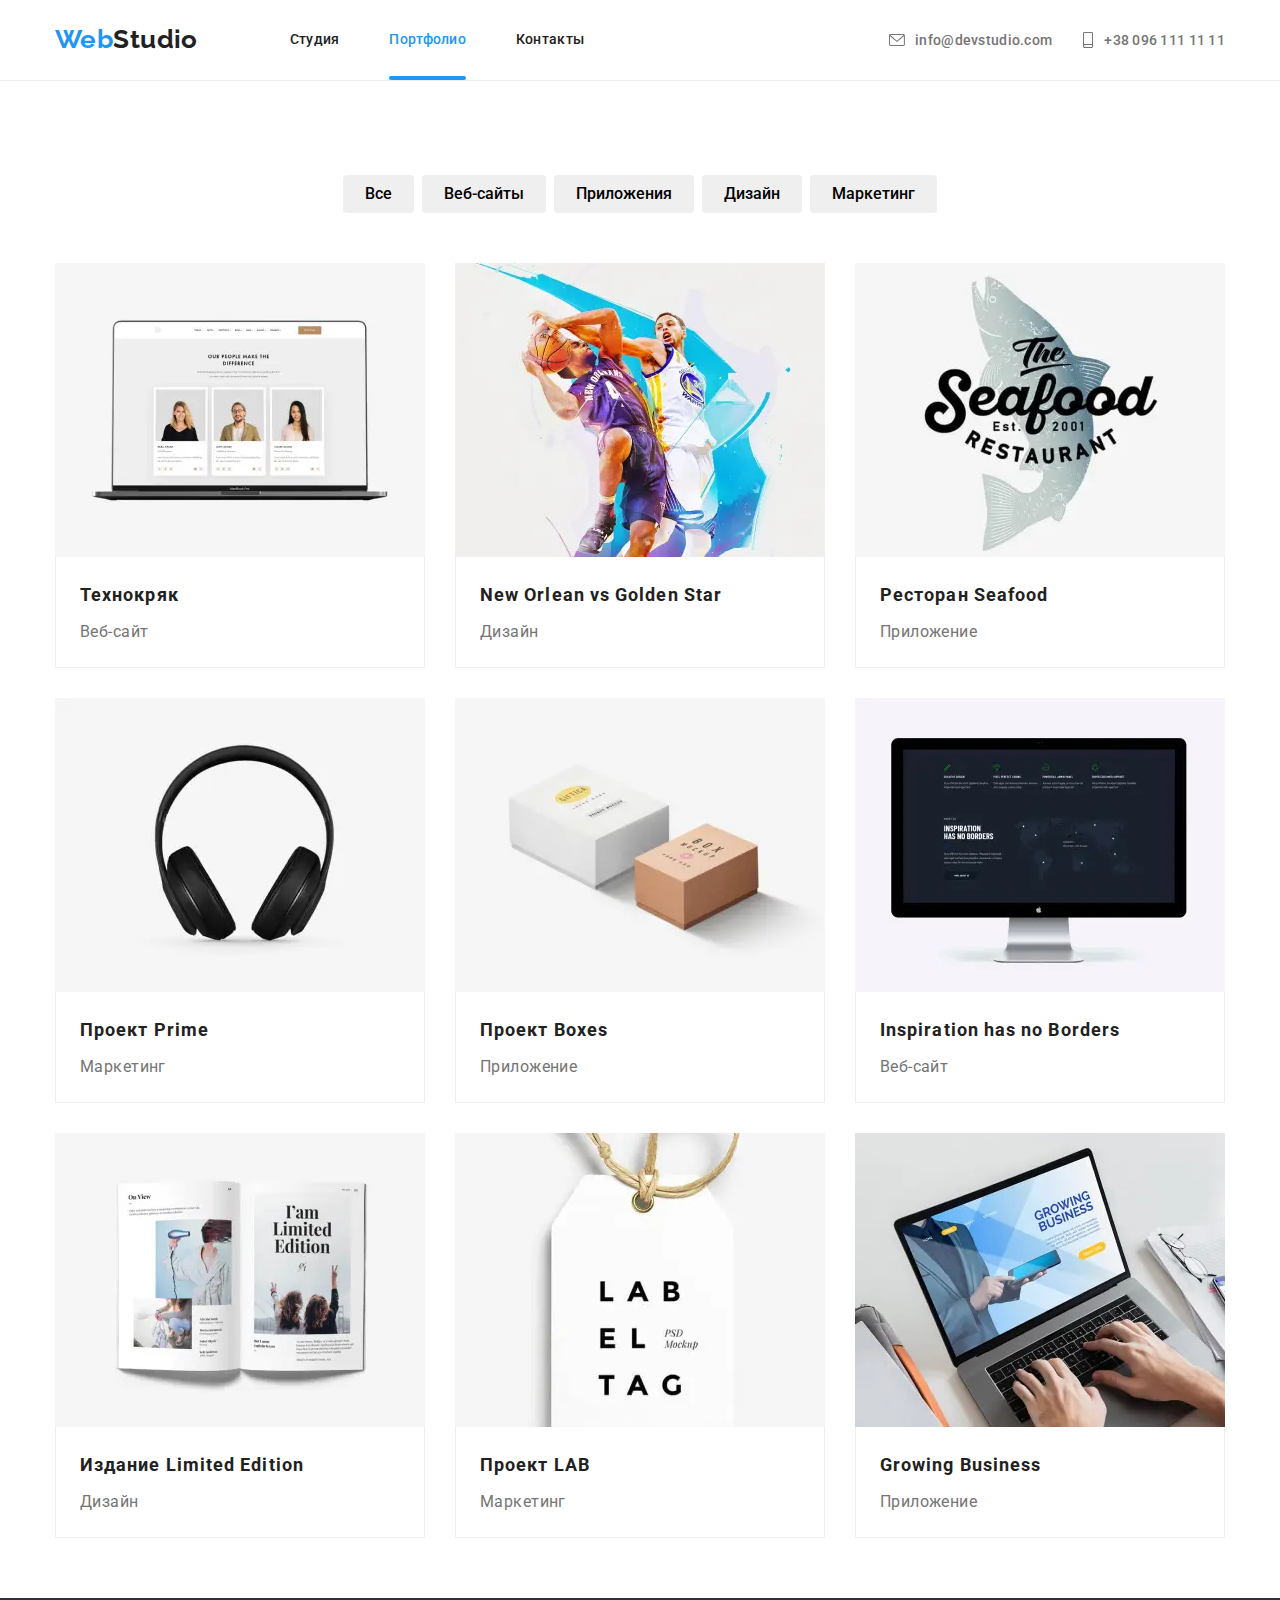
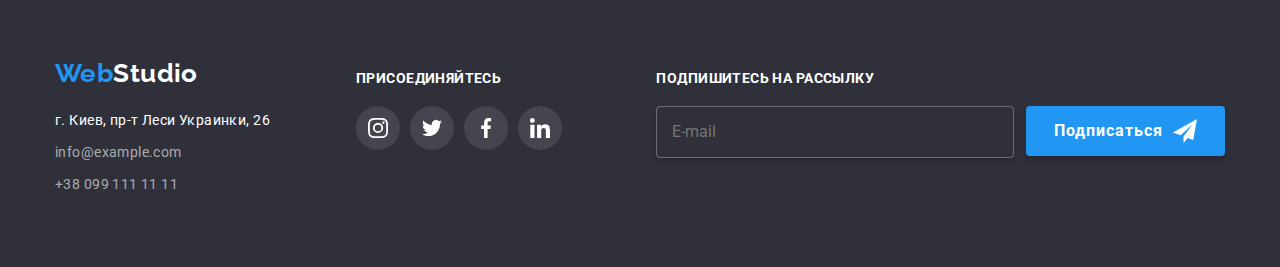
==== commit d33a93b4: "заканчивает адаптивную верстку всего сайта" ====
--- a/portfolio.html
+++ b/portfolio.html
@@ -22,42 +22,76 @@
     <!-- Шапка сайта-->
     <header class="header">
       <div class="header__container container">
-        <nav class="navigation">
+        <div class="header__mobile">
           <a href="./index.html" lang="en" class="logo header__logo">
             <span class="logo__accent">Web</span>Studio
           </a>
-          <ul class="navigation__list list">
-            <li class="navigation__item item">
-              <a href="./index.html" class="navigation__link link">Студия</a>
-            </li>
-            <li class="navigation__item item">
-              <a href="./portfolio.html" class="navigation__link navigation__link--current link">
-                Портфолио</a
-              >
-            </li>
-            <li class="navigation__item item">
-              <a href="#" class="navigation__link link">Контакты</a>
+          <button
+            type="button"
+            class="navigation__buttons is-open"
+            aria-expanded="false"
+            data-menu-button
+          >
+            <svg width="40px" height="40px" aria-label="переключатель мобильного меню">
+              <use
+                href="./images/sprite4.svg#icon-mobile-menu"
+                class="navigation__buttons--cross"
+              ></use>
+              <use
+                href="./images/sprite4.svg#icon-mobile-close-menu"
+                class="navigation__buttons--menu"
+              ></use>
+            </svg>
+          </button>
+        </div>
+
+        <div class="mobile-menu" data-menu>
+          <nav class="navigation">
+            <ul class="navigation__list">
+              <li class="navigation__item">
+                <a href="./index.html" class="navigation__link">Студия</a>
+              </li>
+              <li class="navigation__item">
+                <a href="./portfolio.html" class="navigation__link navigation__link--current">Портфолио</a>
+              </li>
+              <li class="navigation__item">
+                <a href="#" class="navigation__link">Контакты</a>
+              </li>
+            </ul>
+          </nav>
+          <ul class="contacts">
+            <li class="contacts__item">
+              <a href="mailto:info@devstudio.com" class="contacts__link contacts__link--email">
+                <svg class="contacts__icon" height="12px" width="16px">
+                  <use href="./images/sprite.svg#icon-envelope"></use>
+                </svg>
+                info@devstudio.com
+              </a>
+            </li>
+            <li class="contacts__item">
+              <a href="tel:+380961111111" class="contacts__link contacts__link--number">
+                <svg class="contacts__icon" height="16px" width="12px">
+                  <use href="./images/sprite.svg#icon-smartphone"></use>
+                </svg>
+                +38 096 111 11 11
+              </a>
             </li>
           </ul>
-        </nav>
-        <ul class="contacts list">
-          <li class="contacts__item item">
-            <a href="mailto:info@devstudio.com" class="contacts__link link">
-              <svg class="contacts__icon" height="12px" width="16px">
-                <use href="./images/sprite.svg#icon-envelope"></use>
-              </svg>
-              info@devstudio.com
-            </a>
-          </li>
-          <li class="contacts__item item">
-            <a href="tel:+380961111111" class="contacts__link link">
-              <svg class="contacts__icon" height="16px" width="12px">
-                <use href="./images/sprite.svg#icon-smartphone"></use>
-              </svg>
-              +38 096 111 11 11
-            </a>
-          </li>
-        </ul>
+          <ul class="mobile-menu__list">
+            <li class="mobile-menu__item">
+              <a href="" class="mobile-menu__link">Instagram</a>
+            </li>
+            <li class="mobile-menu__item">
+              <a href="" class="mobile-menu__link">Twitter</a>
+            </li>
+            <li class="mobile-menu__item">
+              <a href="" class="mobile-menu__link">Facebook</a>
+            </li>
+            <li class="mobile-menu__item">
+              <a href="" class="mobile-menu__link">LinkedIn</a>
+            </li>
+          </ul>
+        </div>
       </div>
     </header>
 
@@ -92,13 +126,28 @@
             <li class="portfolio-cards__item">
               <a href="" class="portfolio-cards__link">
                 <div class="portfolio-cards__overlay">
-                  <img
-                    src="./images/img8.jpg"
+                  <picture>
+                  <source
+                    srcset="./images/portfolio/portfolio1-desktop.webp 1x, ./images/portfolio/portfolio1-desktop@2x.webp 2x"
+                    type="image/webp" media="(min-width:1200px)"
+                  />
+                  <source srcset="./images/portfolio/portfolio1-desktop.jpg 1x, ./images/portfolio1-desktop@2x.jpg 2x" media="(min-width:1200px)"/>
+                  <source
+                    srcset="./images/portfolio/portfolio1-tabl.webp 1x, ./images/portfolio/portfolio1-tabl@2x.webp 2x"
+                    type="image/webp" media="(min-width:768px)"
+                  />
+                  <source srcset="./images/portfolio/portfolio1-tabl.jpg 1x, ./images/portfolio1-tabl@2x.jpg 2x" media="(min-width:768px)"/>
+                  <source
+                    srcset="./images/portfolio/portfolio1-tel.webp 1x, ./images/portfolio/portfolio1-tel@2x.webp 2x"
+                    type="image/webp" media="(max-width:767px)"
+                  />
+                  <source srcset="./images/portfolio/portfolio1-tel.jpg 1x, ./images/portfolio1-tel@2x.jpg 2x" media="(max-width:767px)"/>
+                  <img
+                    src="./images/portfolio/portfolio1-desktop.jpg"
                     class="portfolio-cards__img"
                     alt="Пример Веб-Сайта"
-                    width="370"
-                    height="294"
-                  />
+                  />
+                </picture>
                   <p class="portfolio-cards__text">
                     Ресурс предлагает комплексные предложения с разным уровнем функционала и
                     сервисов. Все это позволит посетителю получить исчерпывающие сведения о компании
@@ -114,22 +163,37 @@
             <li class="portfolio-cards__item">
               <a href="" class="portfolio-cards__link">
                 <div class="portfolio-cards__overlay">
-                  <img
-                    src="./images/img9.jpg"
+                  <picture>
+                  <source
+                    srcset="./images/portfolio/portfolio2-desktop.webp 1x, ./images/portfolio/portfolio2-desktop@2x.webp 2x"
+                    type="image/webp" media="(min-width:1200px)"
+                  />
+                  <source srcset="./images/portfolio/portfolio2-desktop.jpg 1x, ./images/portfolio2-desktop@2x.jpg 2x" media="(min-width:1200px)"/>
+                  <source
+                    srcset="./images/portfolio/portfolio2-tabl.webp 1x, ./images/portfolio/portfolio2-tabl@2x.webp 2x"
+                    type="image/webp" media="(min-width:768px)"
+                  />
+                  <source srcset="./images/portfolio/portfolio2-tabl.jpg 1x, ./images/portfolio2-tabl@2x.jpg 2x" media="(min-width:768px)"/>
+                  <source
+                    srcset="./images/portfolio/portfolio2-tel.webp 1x, ./images/portfolio/portfolio2-tel@2x.webp 2x"
+                    type="image/webp" media="(max-width:767px)"
+                  />
+                  <source srcset="./images/portfolio/portfolio2-tel.jpg 1x, ./images/portfolio2-tel@2x.jpg 2x" media="(max-width:767px)"/>
+                  <img
+                    src="./images/portfolio/portfolio2-desktop.jpg"
                     class="portfolio-cards__img"
                     alt="Постер New Orlean vs Golden Star"
-                    width="370"
-                    height="294"
-                  />
-                  <p class="portfolio-cards__text">
-                    Ресурс предлагает комплексные предложения с разным уровнем функционала и
-                    сервисов. Все это позволит посетителю получить исчерпывающие сведения о компании
-                    или частном лице.
-                  </p>
-                </div>
-
-                <div class="portfolio-cards__border">
-                  <h2 class="portfolio-cards__title">Постер New Orlean vs Golden Star</h2>
+                  />
+                </picture>
+                  <p class="portfolio-cards__text">
+                    Ресурс предлагает комплексные предложения с разным уровнем функционала и
+                    сервисов. Все это позволит посетителю получить исчерпывающие сведения о компании
+                    или частном лице.
+                  </p>
+                </div>
+
+                <div class="portfolio-cards__border">
+                  <h2 class="portfolio-cards__title">New Orlean vs Golden Star</h2>
                   <p class="portfolio-cards__desc">Дизайн</p>
                 </div>
               </a>
@@ -137,13 +201,28 @@
             <li class="portfolio-cards__item">
               <a href="" class="portfolio-cards__link">
                 <div class="portfolio-cards__overlay">
-                  <img
-                    src="./images/img10.jpg"
+                  <picture>
+                  <source
+                    srcset="./images/portfolio/portfolio3-desktop.webp 1x, ./images/portfolio/portfolio3-desktop@2x.webp 2x"
+                    type="image/webp" media="(min-width:1200px)"
+                  />
+                  <source srcset="./images/portfolio/portfolio3-desktop.jpg 1x, ./images/portfolio3-desktop@2x.jpg 2x" media="(min-width:1200px)"/>
+                  <source
+                    srcset="./images/portfolio/portfolio3-tabl.webp 1x, ./images/portfolio/portfolio3-tabl@2x.webp 2x"
+                    type="image/webp" media="(min-width:768px)"
+                  />
+                  <source srcset="./images/portfolio/portfolio3-tabl.jpg 1x, ./images/portfolio3-tabl@2x.jpg 2x" media="(min-width:768px)"/>
+                  <source
+                    srcset="./images/portfolio/portfolio3-tel.webp 1x, ./images/portfolio/portfolio3-tel@2x.webp 2x"
+                    type="image/webp" media="(max-width:767px)"
+                  />
+                  <source srcset="./images/portfolio/portfolio3-tel.jpg 1x, ./images/portfolio3-tel@2x.jpg 2x" media="(max-width:767px)"/>
+                  <img
+                    src="./images/portfolio/portfolio3-desktop.jpg"
                     class="portfolio-cards__img"
                     alt="постер Ресторан Seafood"
-                    width="370"
-                    height="294"
-                  />
+                  />
+                </picture>
                   <p class="portfolio-cards__text">
                     Ресурс предлагает комплексные предложения с разным уровнем функционала и
                     сервисов. Все это позволит посетителю получить исчерпывающие сведения о компании
@@ -160,13 +239,28 @@
             <li class="portfolio-cards__item">
               <a href="" class="portfolio-cards__link">
                 <div class="portfolio-cards__overlay">
-                  <img
-                    src="./images/img11.jpg"
+                  <picture>
+                  <source
+                    srcset="./images/portfolio/portfolio4-desktop.webp 1x, ./images/portfolio/portfolio4-desktop@2x.webp 2x"
+                    type="image/webp" media="(min-width:1200px)"
+                  />
+                  <source srcset="./images/portfolio/portfolio4-desktop.jpg 1x, ./images/portfolio4-desktop@2x.jpg 2x" media="(min-width:1200px)"/>
+                  <source
+                    srcset="./images/portfolio/portfolio4-tabl.webp 1x, ./images/portfolio/portfolio4-tabl@2x.webp 2x"
+                    type="image/webp" media="(min-width:768px)"
+                  />
+                  <source srcset="./images/portfolio/portfolio4-tabl.jpg 1x, ./images/portfolio4-tabl@2x.jpg 2x" media="(min-width:768px)"/>
+                  <source
+                    srcset="./images/portfolio/portfolio4-tel.webp 1x, ./images/portfolio/portfolio4-tel@2x.webp 2x"
+                    type="image/webp" media="(max-width:767px)"
+                  />
+                  <source srcset="./images/portfolio/portfolio4-tel.jpg 1x, ./images/portfolio4-tel@2x.jpg 2x" media="(max-width:767px)"/>
+                  <img
+                    src="./images/portfolio/portfolio4-desktop.jpg"
                     class="portfolio-cards__img"
                     alt="логотип Проект Prime"
-                    width="370"
-                    height="294"
-                  />
+                  />
+                </picture>
                   <p class="portfolio-cards__text">
                     Ресурс предлагает комплексные предложения с разным уровнем функционала и
                     сервисов. Все это позволит посетителю получить исчерпывающие сведения о компании
@@ -183,13 +277,28 @@
             <li class="portfolio-cards__item">
               <a href="" class="portfolio-cards__link">
                 <div class="portfolio-cards__overlay">
-                  <img
-                    src="./images/img12.jpg"
+                  <picture>
+                  <source
+                    srcset="./images/portfolio/portfolio5-desktop.webp 1x, ./images/portfolio/portfolio5-desktop@2x.webp 2x"
+                    type="image/webp" media="(min-width:1200px)"
+                  />
+                  <source srcset="./images/portfolio/portfolio5-desktop.jpg 1x, ./images/portfolio5-desktop@2x.jpg 2x" media="(min-width:1200px)"/>
+                  <source
+                    srcset="./images/portfolio/portfolio5-tabl.webp 1x, ./images/portfolio/portfolio5-tabl@2x.webp 2x"
+                    type="image/webp" media="(min-width:768px)"
+                  />
+                  <source srcset="./images/portfolio/portfolio5-tabl.jpg 1x, ./images/portfolio5-tabl@2x.jpg 2x" media="(min-width:768px)"/>
+                  <source
+                    srcset="./images/portfolio/portfolio5-tel.webp 1x, ./images/portfolio/portfolio5-tel@2x.webp 2x"
+                    type="image/webp" media="(max-width:767px)"
+                  />
+                  <source srcset="./images/portfolio/portfolio5-tel.jpg 1x, ./images/portfolio5-tel@2x.jpg 2x" media="(max-width:767px)"/>
+                  <img
+                    src="./images/portfolio/portfolio5-desktop.jpg"
                     class="portfolio-cards__img"
                     alt="логотип приложения Boxes"
-                    width="370"
-                    height="294"
-                  />
+                  />
+                </picture>                 
                   <p class="portfolio-cards__text">
                     Ресурс предлагает комплексные предложения с разным уровнем функционала и
                     сервисов. Все это позволит посетителю получить исчерпывающие сведения о компании
@@ -206,13 +315,28 @@
             <li class="portfolio-cards__item">
               <a href="" class="portfolio-cards__link">
                 <div class="portfolio-cards__overlay">
-                  <img
-                    src="./images/img13.jpg"
+                  <picture>
+                  <source
+                    srcset="./images/portfolio/portfolio6-desktop.webp 1x, ./images/portfolio/portfolio6-desktop@2x.webp 2x"
+                    type="image/webp" media="(min-width:1200px)"
+                  />
+                  <source srcset="./images/portfolio/portfolio6-desktop.jpg 1x, ./images/portfolio6-desktop@2x.jpg 2x" media="(min-width:1200px)"/>
+                  <source
+                    srcset="./images/portfolio/portfolio6-tabl.webp 1x, ./images/portfolio/portfolio6-tabl@2x.webp 2x"
+                    type="image/webp" media="(min-width:768px)"
+                  />
+                  <source srcset="./images/portfolio/portfolio6-tabl.jpg 1x, ./images/portfolio6-tabl@2x.jpg 2x" media="(min-width:768px)"/>
+                  <source
+                    srcset="./images/portfolio/portfolio6-tel.webp 1x, ./images/portfolio/portfolio6-tel@2x.webp 2x"
+                    type="image/webp" media="(max-width:767px)"
+                  />
+                  <source srcset="./images/portfolio/portfolio6-tel.jpg 1x, ./images/portfolio6-tel@2x.jpg 2x" media="(max-width:767px)"/>
+                  <img
+                    src="./images/portfolio/portfolio6-desktop.jpg"
                     class="portfolio-cards__img"
                     alt="оформление веб-сайта Inspiration has no Borders"
-                    width="370"
-                    height="294"
-                  />
+                  />
+                </picture> 
                   <p class="portfolio-cards__text">
                     Ресурс предлагает комплексные предложения с разным уровнем функционала и
                     сервисов. Все это позволит посетителю получить исчерпывающие сведения о компании
@@ -229,13 +353,29 @@
             <li class="portfolio-cards__item">
               <a href="" class="portfolio-cards__link">
                 <div class="portfolio-cards__overlay">
-                  <img
-                    src="./images/img14.jpg"
+                  <picture>
+                  <source
+                    srcset="./images/portfolio/portfolio7-desktop.webp 1x, ./images/portfolio/portfolio7-desktop@2x.webp 2x"
+                    type="image/webp" media="(min-width:1200px)"
+                  />
+                  <source srcset="./images/portfolio/portfolio7-desktop.jpg 1x, ./images/portfolio7-desktop@2x.jpg 2x" media="(min-width:1200px)"/>
+                  <source
+                    srcset="./images/portfolio/portfolio7-tabl.webp 1x, ./images/portfolio/portfolio7-tabl@2x.webp 2x"
+                    type="image/webp" media="(min-width:768px)"
+                  />
+                  <source srcset="./images/portfolio/portfolio7-tabl.jpg 1x, ./images/portfolio7-tabl@2x.jpg 2x" media="(min-width:768px)"/>
+                  <source
+                    srcset="./images/portfolio/portfolio7-tel.webp 1x, ./images/portfolio/portfolio7-tel@2x.webp 2x"
+                    type="image/webp" media="(max-width:767px)"
+                  />
+                  <source srcset="./images/portfolio/portfolio7-tel.jpg 1x, ./images/portfolio7-tel@2x.jpg 2x" media="(max-width:767px)"/>
+                  <img
+                    src="./images/portfolio/portfolio7-desktop.jpg"
                     class="portfolio-cards__img"
                     alt="оформление журнала Limited Edition"
-                    width="370"
-                    height="294"
-                  />
+                  />
+                </picture> 
+
                   <p class="portfolio-cards__text">
                     Ресурс предлагает комплексные предложения с разным уровнем функционала и
                     сервисов. Все это позволит посетителю получить исчерпывающие сведения о компании
@@ -252,13 +392,28 @@
             <li class="portfolio-cards__item">
               <a href="" class="portfolio-cards__link">
                 <div class="portfolio-cards__overlay">
-                  <img
-                    src="./images/img15.jpg"
+                  <picture>
+                  <source
+                    srcset="./images/portfolio/portfolio8-desktop.webp 1x, ./images/portfolio/portfolio8-desktop@2x.webp 2x"
+                    type="image/webp" media="(min-width:1200px)"
+                  />
+                  <source srcset="./images/portfolio/portfolio8-desktop.jpg 1x, ./images/portfolio8-desktop@2x.jpg 2x" media="(min-width:1200px)"/>
+                  <source
+                    srcset="./images/portfolio/portfolio8-tabl.webp 1x, ./images/portfolio/portfolio8-tabl@2x.webp 2x"
+                    type="image/webp" media="(min-width:768px)"
+                  />
+                  <source srcset="./images/portfolio/portfolio8-tabl.jpg 1x, ./images/portfolio8-tabl@2x.jpg 2x" media="(min-width:768px)"/>
+                  <source
+                    srcset="./images/portfolio/portfolio8-tel.webp 1x, ./images/portfolio/portfolio8-tel@2x.webp 2x"
+                    type="image/webp" media="(max-width:767px)"
+                  />
+                  <source srcset="./images/portfolio/portfolio8-tel.jpg 1x, ./images/portfolio8-tel@2x.jpg 2x" media="(max-width:767px)"/>
+                  <img
+                    src="./images/portfolio/portfolio8-desktop.jpg"
                     class="portfolio-cards__img"
                     alt="оформление Проект LAB"
-                    width="370"
-                    height="294"
-                  />
+                  />
+                </picture> 
                   <p class="portfolio-cards__text">
                     Ресурс предлагает комплексные предложения с разным уровнем функционала и
                     сервисов. Все это позволит посетителю получить исчерпывающие сведения о компании
@@ -275,13 +430,28 @@
             <li class="portfolio-cards__item">
               <a href="" class="portfolio-cards__link">
                 <div class="portfolio-cards__overlay">
-                  <img
-                    src="./images/img16.jpg"
+                  <picture>
+                  <source
+                    srcset="./images/portfolio/portfolio9-desktop.webp 1x, ./images/portfolio/portfolio9-desktop@2x.webp 2x"
+                    type="image/webp" media="(min-width:1200px)"
+                  />
+                  <source srcset="./images/portfolio/portfolio9-desktop.jpg 1x, ./images/portfolio9-desktop@2x.jpg 2x" media="(min-width:1200px)"/>
+                  <source
+                    srcset="./images/portfolio/portfolio9-tabl.webp 1x, ./images/portfolio/portfolio9-tabl@2x.webp 2x"
+                    type="image/webp" media="(min-width:768px)"
+                  />
+                  <source srcset="./images/portfolio/portfolio9-tabl.jpg 1x, ./images/portfolio9-tabl@2x.jpg 2x" media="(min-width:768px)"/>
+                  <source
+                    srcset="./images/portfolio/portfolio9-tel.webp 1x, ./images/portfolio/portfolio9-tel@2x.webp 2x"
+                    type="image/webp" media="(max-width:767px)"
+                  />
+                  <source srcset="./images/portfolio/portfolio9-tel.jpg 1x, ./images/portfolio9-tel@2x.jpg 2x" media="(max-width:767px)"/>
+                  <img
+                    src="./images/portfolio/portfolio9-desktop.jpg"
                     class="portfolio-cards__img"
                     alt="офорлмение дизайна Growing Business"
-                    width="370"
-                    height="294"
-                  />
+                  />
+                </picture> 
                   <p class="portfolio-cards__text">
                     Ресурс предлагает комплексные предложения с разным уровнем функционала и
                     сервисов. Все это позволит посетителю получить исчерпывающие сведения о компании
@@ -303,7 +473,8 @@
     <!--футер-->
     <footer class="footer">
       <div class="footer__container container">
-        <div class="address">
+        <div class="footer__wrap">
+          <div class="address">
           <a href="./index.html" lang="en" class="logo footer__logo">
             <span class="logo__accent">Web</span>Studio
           </a>
@@ -356,11 +527,14 @@
             </li>
           </ul>
         </div>
-
+        </div>
+        
+    <div class="subscribe__wrap">
         <form class="subscribe">
-          <div class="subscribe__wrap">
+          
             <b class="subscribe__title">Подпишитесь на рассылку</b>
-            <label for="email"></label>
+        <div class="subscribe__right">
+              <label for="email"></label>
             <input
               type="email"
               name="email"
@@ -368,15 +542,19 @@
               placeholder="E-mail"
               class="subscribe__input"
             />
-          </div>
-          <button type="submit" class="subscribe__button">
+            <button type="submit" class="subscribe__button">
             Подписаться
             <svg class="subscribe__icon" width="24px" height="24px">
               <use href="./images/sprite2.svg#icon-icon-telegram"></use>
             </svg>
           </button>
+          </div>
+          
+        </div>
+            
         </form>
       </div>
     </footer>
+        <script src="./js/menu.js"></script>
   </body>
 </html>
--- a/css/main.min.css
+++ b/css/main.min.css
@@ -1 +1 @@
-body{background-color:#fff;color:#212121;font-family:Roboto,sans-serif;font-size:14px;letter-spacing:.03em;text-decoration:none;list-style:none}*,*::before,*::after{-webkit-box-sizing:border-box;box-sizing:border-box}h1,h2,h3,h4,h5,h6,ul,li,button,p,a{margin:0;padding:0;text-decoration:none;list-style:none}.container{width:1200px;margin-left:auto;margin-right:auto;padding-left:15px;padding-right:15px}.title{font-weight:700;font-size:36px;line-height:1.16;text-align:center}.header__container{display:-webkit-box;display:-ms-flexbox;display:flex;-webkit-box-align:center;-ms-flex-align:center;align-items:center;-webkit-box-pack:justify;-ms-flex-pack:justify;justify-content:space-between;height:80px}.navigation{display:-webkit-box;display:-ms-flexbox;display:flex}.navigation__list{display:-webkit-box;display:-ms-flexbox;display:flex}.navigation__link{display:block}.navigation__item{position:relative}.navigation__item:not(:last-child){margin-right:50px}.navigation__link,.contacts{color:#212121;font-family:Roboto,sans-serif;font-weight:500;font-size:14px;line-height:1.14;letter-spacing:.02em;-webkit-transition:color 250ms cubic-bezier(0.4, 0, 0.2, 1);transition:color 250ms cubic-bezier(0.4, 0, 0.2, 1)}.navigation__link,.contacts__link{padding-top:32px;padding-bottom:32px}.navigation__link--current{color:#2196f3}.navigation__link--current::after{content:"";position:absolute;display:block;bottom:0;width:100%;height:4px;border-radius:2px;background-color:#2196f3}.contacts{display:-webkit-box;display:-ms-flexbox;display:flex;margin-left:auto;-webkit-box-align:center;-ms-flex-align:center;align-items:center}.contacts__item:not(:last-child){margin-right:30px}.contacts__link{display:inline;color:#757575;-webkit-transition:color 250ms cubic-bezier(0.4, 0, 0.2, 1);transition:color 250ms cubic-bezier(0.4, 0, 0.2, 1)}.contacts__icon{margin-right:10px;fill:#757575;-webkit-transition:fill 250ms cubic-bezier(0.4, 0, 0.2, 1);transition:fill 250ms cubic-bezier(0.4, 0, 0.2, 1)}.contacts__link:hover .contacts__icon,.contacts__link:focus .contacts__icon{fill:#2196f3}.contacts__link:hover,.contacts__link:focus,.navigation__link:hover,.navigation__link:focus{color:#2196f3}.logo{font-family:Raleway,sans-serif;font-weight:700;font-size:26px;line-height:1.192;text-decoration:none}.logo__accent{color:#2196f3}.header__logo{color:#212121;margin-right:93px;padding-top:24px;padding-bottom:25px}.footer{background-color:#2f303a}.footer__container{display:-webkit-box;display:-ms-flexbox;display:flex;padding-top:60px;padding-bottom:60px}.footer__logo{display:inline-block;margin-bottom:20px;color:#fff}.connection__list{width:231px}.connection__item:not(:last-child){margin-bottom:9px}.connection__link{color:rgba(255,255,255,.6);font-weight:400;font-size:14px;line-height:1.71;font-style:normal}.connection__link--white{color:#fff}.appeal{margin-left:70px}.appeal__title{display:inline-block;margin-bottom:20px;margin-top:12px;font-weight:700;line-height:1.142;text-transform:uppercase;color:#fff}.appeal__list{display:-webkit-box;display:-ms-flexbox;display:flex}.appeal__item:not(:last-child){margin-right:10px}.appeal__link{display:-webkit-box;display:-ms-flexbox;display:flex;-webkit-box-align:center;-ms-flex-align:center;align-items:center;-webkit-box-pack:center;-ms-flex-pack:center;justify-content:center;width:44px;height:44px;background:rgba(255,255,255,.1);border-radius:50%;fill:#fff;-webkit-transition:background-color 250ms cubic-bezier(0.4, 0, 0.2, 1);transition:background-color 250ms cubic-bezier(0.4, 0, 0.2, 1)}.appeal__link:hover,.appeal__link:focus{background-color:#2196f3}.subscribe{display:-webkit-box;display:-ms-flexbox;display:flex;-webkit-box-align:center;-ms-flex-align:center;align-items:center;-webkit-box-pack:end;-ms-flex-pack:end;justify-content:flex-end;padding:0;margin:0}.subscribe__wrap{display:-webkit-box;display:-ms-flexbox;display:flex;-webkit-box-orient:vertical;-webkit-box-direction:normal;-ms-flex-direction:column;flex-direction:column;margin-left:93px}.subscribe__title{display:inline-block;margin-bottom:20px;line-height:1.142;text-transform:uppercase;color:#fff;font-weight:700}.subscribe__input{padding:15px;margin-bottom:34px;margin-right:12px;width:358px;background-color:#2f303a;-webkit-box-shadow:0px 4px 4px rgba(0,0,0,.15);box-shadow:0px 4px 4px rgba(0,0,0,.15);border:1px solid rgba(255,255,255,.3);border-radius:4px;font-size:16px;line-height:1.25;color:rgba(255,255,255,.6);font-weight:400}.subscribe__button{display:-webkit-box;display:-ms-flexbox;display:flex;-webkit-box-align:center;-ms-flex-align:center;align-items:center;-webkit-box-pack:center;-ms-flex-pack:center;justify-content:center;height:50px;width:200px;border:none;cursor:pointer;letter-spacing:.06em;font-weight:700;line-height:1.88;font-size:16px;color:#fff;background:#2196f3;-webkit-box-shadow:0px 4px 4px rgba(0,0,0,.15);box-shadow:0px 4px 4px rgba(0,0,0,.15);border-radius:4px}.subscribe__icon{fill:#fff;margin-left:10px}.hero{margin-left:auto;margin-right:auto;text-align:center;max-width:1600px;height:600px;background:-webkit-gradient(linear, left top, left bottom, from(rgba(47, 48, 58, 0.4)), to(rgba(47, 48, 58, 0.4))),url(../images/hero-img.jpg);background:linear-gradient(rgba(47, 48, 58, 0.4), rgba(47, 48, 58, 0.4)),url(../images/hero-img.jpg);background-repeat:no-repeat;background-position:center;background-size:cover}.hero__container{padding-top:200px;padding-bottom:200px}.hero__title{margin-left:auto;margin-right:auto;margin-bottom:30px;width:696px;color:#fff;font-weight:900;font-size:44px;line-height:1.36;letter-spacing:.06em;text-transform:uppercase}.hero__button{padding:10px 32px;border-radius:4px;-webkit-box-shadow:0px 4px 4px rgba(0,0,0,.15);box-shadow:0px 4px 4px rgba(0,0,0,.15);background-color:#2196f3;color:#fff;font-weight:700;font-size:16px;line-height:1.88;letter-spacing:.06em;border:none;cursor:pointer;text-decoration:none}.plus-cards{display:-webkit-box;display:-ms-flexbox;display:flex;padding-top:94px}.plus-cards__title{font-weight:700;font-size:14px;line-height:1.14;text-transform:uppercase}.plus-cards__element{display:-webkit-box;display:-ms-flexbox;display:flex;-webkit-box-pack:center;-ms-flex-pack:center;justify-content:center;-webkit-box-align:center;-ms-flex-align:center;align-items:center;margin-bottom:30px;height:120px;background-color:#f5f4fa;border-radius:4px;width:270px}.plus-cards__text{margin-top:10px;font-weight:400;font-size:14px;line-height:1.71;letter-spacing:.03em;color:#757575}.plus-cards__item{width:270px}.plus-cards__item:not(:last-child){margin-right:30px}.work__container{padding-bottom:94px;padding-top:94px}.work__title{margin-bottom:50px}.essence{display:-webkit-box;display:-ms-flexbox;display:flex}.essence__image{display:block}.essence__title{position:absolute;bottom:0;right:0;width:100%;padding-top:27px;padding-bottom:27px;font-weight:700;font-size:14px;line-height:16px;text-align:center;text-transform:uppercase;background-color:rgba(47,48,58,.8);color:#fff}.essence__item{position:relative}.essence__item:not(:last-child){margin-right:30px}.team{background-color:#f5f4fa;text-align:center}.team__container{padding-bottom:94px;padding-top:94px}.team__title{margin-bottom:50px}.workers{display:block}.workers__list{display:-webkit-box;display:-ms-flexbox;display:flex}.workers__image{display:block}.workers__info{padding:30px 32px}.workers__name{margin-bottom:10px;font-weight:500;font-size:16px;line-height:1.19}.workers__position{margin-bottom:16px;color:#757575;font-weight:400;font-size:14px;line-height:1.357}.workres__cards{width:270px;background-color:#fff;-webkit-box-shadow:0px 1px 3px rgba(0,0,0,.12),0px 1px 1px rgba(0,0,0,.14),0px 2px 1px rgba(0,0,0,.2);box-shadow:0px 1px 3px rgba(0,0,0,.12),0px 1px 1px rgba(0,0,0,.14),0px 2px 1px rgba(0,0,0,.2);border-radius:0px 0px 4px 4px}.workres__cards:not(:last-child){margin-right:30px}.social-icons{display:-webkit-box;display:-ms-flexbox;display:flex}.social-icons__item:not(:last-child){margin-right:10px}.social-icons__link{display:-webkit-box;display:-ms-flexbox;display:flex;-webkit-box-align:center;-ms-flex-align:center;align-items:center;-webkit-box-pack:center;-ms-flex-pack:center;justify-content:center;border-radius:50%;width:44px;height:44px;fill:#afb1b8;-webkit-transition:fill 250ms cubic-bezier(0.4, 0, 0.2, 1),background-color 250ms cubic-bezier(0.4, 0, 0.2, 1);transition:fill 250ms cubic-bezier(0.4, 0, 0.2, 1),background-color 250ms cubic-bezier(0.4, 0, 0.2, 1)}.social-icons__link:hover,.social-icons__link:focus{fill:#fff;background-color:#2196f3;border-radius:50%}.clients{text-align:center}.clients__container{padding-bottom:94px;padding-top:94px}.clients__title{margin-bottom:50px}.clients__list{display:-webkit-box;display:-ms-flexbox;display:flex;-webkit-box-pack:justify;-ms-flex-pack:justify;justify-content:space-between}.clients__link{display:block;width:170px;height:92px}.clients__icon{padding:16px 32px;border:1px solid #afb1b8;border-radius:4px;width:170px;height:92px;cursor:pointer;fill:#afb1b8;-webkit-transition:fill 250ms cubic-bezier(0.4, 0, 0.2, 1),border 250ms cubic-bezier(0.4, 0, 0.2, 1);transition:fill 250ms cubic-bezier(0.4, 0, 0.2, 1),border 250ms cubic-bezier(0.4, 0, 0.2, 1)}.clients__link:hover .clients__icon,.clients__link:focus .clients__icon{fill:#2196f3;border:1px solid #2196f3}.backdrop{position:fixed;top:0;left:0;width:100%;height:100%;opacity:1;-webkit-transform:scale(1);transform:scale(1);background-color:rgba(0,0,0,.2);-webkit-transition:opacity 500ms cubic-bezier(0.4, 0, 0.2, 1);transition:opacity 500ms cubic-bezier(0.4, 0, 0.2, 1)}.is-hidden{opacity:0;pointer-events:none}.is-hidden .modal{-webkit-transform:translate(-50%, -50%) scale(1.2);transform:translate(-50%, -50%) scale(1.2)}.modal{position:absolute;width:528px;min-height:581px;padding:40px;top:50%;left:50%;-webkit-transform:translate(-50%, -50%) scale(1);transform:translate(-50%, -50%) scale(1);background-color:#fff;-webkit-box-shadow:0px 1px 3px rgba(0,0,0,.12),0px 1px 1px rgba(0,0,0,.14),0px 2px 1px rgba(0,0,0,.2);box-shadow:0px 1px 3px rgba(0,0,0,.12),0px 1px 1px rgba(0,0,0,.14),0px 2px 1px rgba(0,0,0,.2);border-radius:4px;-webkit-transition:-webkit-transform 500ms cubic-bezier(0.4, 0, 0.2, 1);transition:-webkit-transform 500ms cubic-bezier(0.4, 0, 0.2, 1);transition:transform 500ms cubic-bezier(0.4, 0, 0.2, 1);transition:transform 500ms cubic-bezier(0.4, 0, 0.2, 1), -webkit-transform 500ms cubic-bezier(0.4, 0, 0.2, 1)}.modal__button-close{position:absolute;display:-webkit-box;display:-ms-flexbox;display:flex;-webkit-box-align:center;-ms-flex-align:center;align-items:center;-webkit-box-pack:center;-ms-flex-pack:center;justify-content:center;top:8px;right:8px;cursor:pointer;width:30px;height:30px;border-radius:50%;border:1px solid rgba(0,0,0,.1);background-color:#fff}.modal__title{display:block;margin-bottom:12px;font-weight:700;font-size:20px;line-height:1.15;text-align:center}.modal__icon-close{fill:#000;-webkit-transition:fill 250ms cubic-bezier(0.4, 0, 0.2, 1);transition:fill 250ms cubic-bezier(0.4, 0, 0.2, 1)}.modal__button-close:hover .modal__icon-close{fill:#2196f3}.modal-form{display:-webkit-box;display:-ms-flexbox;display:flex;-webkit-box-orient:vertical;-webkit-box-direction:normal;-ms-flex-direction:column;flex-direction:column}.modal-form__label{position:relative;display:-webkit-inline-box;display:-ms-inline-flexbox;display:inline-flex;-webkit-box-orient:vertical;-webkit-box-direction:normal;-ms-flex-direction:column;flex-direction:column;font-weight:400;font-size:12px;line-height:1.166;letter-spacing:.01em;color:#757575}.modal-form__icon{position:absolute;bottom:11px;left:12px;fill:#212121;-webkit-transition:fill 250ms cubic-bezier(0.4, 0, 0.2, 1);transition:fill 250ms cubic-bezier(0.4, 0, 0.2, 1)}.modal-form__input:focus+.modal-form__icon,.modal-form__input:hover+.modal-form__icon{fill:#2196f3}.modal-form__label:nth-child(-n+3){margin-bottom:10px}.modal-form__input{margin-top:4px;padding-left:42px;border:1px solid rgba(33,33,33,.2);border-radius:4px;height:40px;cursor:pointer;-webkit-transition:border 250ms cubic-bezier(0.4, 0, 0.2, 1);transition:border 250ms cubic-bezier(0.4, 0, 0.2, 1)}.modal-form__input:hover,.modal-form__input:focus{border:1px solid #2196f3}.modal-form__texterea{margin-top:4px;min-width:448px;min-height:120px;padding:12px 16px;resize:none;cursor:pointer;border:1px solid rgba(33,33,33,.2);border-radius:4px;-webkit-transition:border 250ms cubic-bezier(0.4, 0, 0.2, 1);transition:border 250ms cubic-bezier(0.4, 0, 0.2, 1)}.modal-form__texterea:hover{border:1px solid #2196f3}.modal-form__texterea::-webkit-input-placeholder{font-weight:400;font-size:14px;line-height:1.142;letter-spacing:.01em;color:rgba(117,117,117,.5)}.modal-form__texterea::-moz-placeholder{font-weight:400;font-size:14px;line-height:1.142;letter-spacing:.01em;color:rgba(117,117,117,.5)}.modal-form__texterea:-ms-input-placeholder{font-weight:400;font-size:14px;line-height:1.142;letter-spacing:.01em;color:rgba(117,117,117,.5)}.modal-form__texterea::-ms-input-placeholder{font-weight:400;font-size:14px;line-height:1.142;letter-spacing:.01em;color:rgba(117,117,117,.5)}.modal-form__texterea::placeholder{font-weight:400;font-size:14px;line-height:1.142;letter-spacing:.01em;color:rgba(117,117,117,.5)}.policy{display:-webkit-box;display:-ms-flexbox;display:flex;-webkit-box-align:center;-ms-flex-align:center;align-items:center;margin-left:auto;margin-right:auto;padding-top:20px;font-weight:400;font-size:14px;line-height:1.714;color:#757575}.policy__checkbox{position:absolute;width:1px;height:1px;margin:-1px;border:0;padding:0;white-space:nowrap;-webkit-clip-path:inset(100%);clip-path:inset(100%);clip:rect(0 0 0 0);overflow:hidden}.policy__link{margin-left:5px;color:#2196f3}.policy__icon{display:inline-block;margin-right:9px;cursor:pointer;width:16px;height:15px;border:2px solid #212121;border-radius:4px}.policy__checkbox:checked+.policy__icon{border-color:rgba(0,0,0,0);background-image:url("../images/checkboxfull.svg");background-size:contain;background-origin:border-box}.modal-form__button{margin-top:30px;margin-left:auto;margin-right:auto;width:200px;padding:10px 55px;border-radius:4px;-webkit-box-shadow:0px 4px 4px rgba(0,0,0,.15);box-shadow:0px 4px 4px rgba(0,0,0,.15);background-color:#2196f3;color:#fff;font-weight:700;font-size:16px;line-height:1.88;letter-spacing:.06em;border:none;cursor:pointer}.title--invis{position:absolute;width:1px;height:1px;margin:-1px;border:0;padding:0;white-space:nowrap;-webkit-clip-path:inset(100%);clip-path:inset(100%);clip:rect(0 0 0 0);overflow:hidden}.examples{background-color:#fff}.examples__container:not(:last-child){padding-top:94px;padding-bottom:16px}.examples__buttons{display:-webkit-box;display:-ms-flexbox;display:flex;-webkit-box-pack:center;-ms-flex-pack:center;justify-content:center}.examples__item:not(:last-child){margin-right:8px}.examples__button{padding:6px 22px;border:none;border-radius:4px;font-weight:500;font-size:16px;line-height:1.62;cursor:pointer;-webkit-transition:color 250ms cubic-bezier(0.4, 0, 0.2, 1),background-color 250ms cubic-bezier(0.4, 0, 0.2, 1),-webkit-box-shadow 250ms cubic-bezier(0.4, 0, 0.2, 1);transition:color 250ms cubic-bezier(0.4, 0, 0.2, 1),background-color 250ms cubic-bezier(0.4, 0, 0.2, 1),-webkit-box-shadow 250ms cubic-bezier(0.4, 0, 0.2, 1);transition:color 250ms cubic-bezier(0.4, 0, 0.2, 1),background-color 250ms cubic-bezier(0.4, 0, 0.2, 1),box-shadow 250ms cubic-bezier(0.4, 0, 0.2, 1);transition:color 250ms cubic-bezier(0.4, 0, 0.2, 1),background-color 250ms cubic-bezier(0.4, 0, 0.2, 1),box-shadow 250ms cubic-bezier(0.4, 0, 0.2, 1),-webkit-box-shadow 250ms cubic-bezier(0.4, 0, 0.2, 1)}.examples__button:hover,.examples__button:focus{color:#fff;background-color:#2196f3;-webkit-box-shadow:0px 3px 1px rgba(0,0,0,.1),0px 1px 2px rgba(0,0,0,.08),0px 2px 2px rgba(0,0,0,.12);box-shadow:0px 3px 1px rgba(0,0,0,.1),0px 1px 2px rgba(0,0,0,.08),0px 2px 2px rgba(0,0,0,.12)}.portfolio-cards:not(:first-child){padding-top:34px;padding-bottom:94px}.portfolio-cards__list{display:-webkit-box;display:-ms-flexbox;display:flex;-ms-flex-wrap:wrap;flex-wrap:wrap}.portfolio-cards__overlay{position:relative;overflow:hidden}.portfolio-cards__img{display:block}.portfolio-cards__border{border-right:1px solid #eee;border-left:1px solid #eee;border-bottom:1px solid #eee;padding:20px 24px 20px 24px}.portfolio-cards__title{margin-bottom:4px;color:#212121;font-weight:700;font-size:18px;line-height:2;letter-spacing:.06em}.portfolio-cards__desc{color:#757575;font-weight:400;font-size:16px;line-height:1.88}.portfolio-cards__item{width:370px;height:404px}.portfolio-cards__item:not(:nth-child(3n+3)){margin-right:30px}.portfolio-cards__item:nth-child(-n+6){margin-bottom:30px}.portfolio-cards__link{display:block;-webkit-transition:-webkit-box-shadow 250ms cubic-bezier(0.4, 0, 0.2, 1);transition:-webkit-box-shadow 250ms cubic-bezier(0.4, 0, 0.2, 1);transition:box-shadow 250ms cubic-bezier(0.4, 0, 0.2, 1);transition:box-shadow 250ms cubic-bezier(0.4, 0, 0.2, 1), -webkit-box-shadow 250ms cubic-bezier(0.4, 0, 0.2, 1)}.portfolio-cards__link:hover,.portfolio-cards__link:focus{-webkit-box-shadow:0px 1px 1px rgba(0,0,0,.12),0px 4px 4px rgba(0,0,0,.06),1px 4px 6px rgba(0,0,0,.16);box-shadow:0px 1px 1px rgba(0,0,0,.12),0px 4px 4px rgba(0,0,0,.06),1px 4px 6px rgba(0,0,0,.16)}.portfolio-cards__text{position:absolute;padding:63px 24px;width:100%;height:100%;top:0;left:0;-webkit-transform:translateY(100%);transform:translateY(100%);background-color:rgba(33,150,243,.9);color:#fff;font-weight:400;font-size:18px;line-height:1.56;-webkit-transition:-webkit-transform 250ms cubic-bezier(0.4, 0, 0.2, 1);transition:-webkit-transform 250ms cubic-bezier(0.4, 0, 0.2, 1);transition:transform 250ms cubic-bezier(0.4, 0, 0.2, 1);transition:transform 250ms cubic-bezier(0.4, 0, 0.2, 1), -webkit-transform 250ms cubic-bezier(0.4, 0, 0.2, 1)}.portfolio-cards__link:hover .portfolio-cards__text{-webkit-transform:translateY(0);transform:translateY(0)}/*# sourceMappingURL=main.min.css.map */+body{background-color:#fff;color:#212121;font-family:Roboto,sans-serif;font-size:14px;letter-spacing:.03em;text-decoration:none;list-style:none}*,*::before,*::after{-webkit-box-sizing:border-box;box-sizing:border-box}h1,h2,h3,h4,h5,h6,ul,li,button,p,a{margin:0;padding:0;text-decoration:none;list-style:none}img{display:block;max-width:100%;height:auto}.container{margin-left:auto;margin-right:auto;padding-left:15px;padding-right:15px;width:100%}@media screen and (min-width: 480px){.container{width:480px}}@media screen and (min-width: 768px){.container{width:768px}}@media screen and (min-width: 1200px){.container{width:1200px}}.title{font-weight:700;text-align:center;font-size:28px;line-height:1.17}@media screen and (min-width: 1200px){.title{font-size:36px;line-height:1.16}}.header__container{position:relative}.header__mobile{display:-webkit-box;display:-ms-flexbox;display:flex;-webkit-box-align:center;-ms-flex-align:center;align-items:center;-webkit-box-pack:justify;-ms-flex-pack:justify;justify-content:space-between}.navigation__buttons{display:-webkit-inline-box;display:-ms-inline-flexbox;display:inline-flex;margin:0;padding:0;border:none;background-color:rgba(0,0,0,0)}.navigation__buttons.is-open .navigation__buttons--menu{display:none}.navigation__buttons--cross{display:none}.navigation__buttons.is-open .navigation__buttons--cross{display:block}.navigation__buttons--cross,.navigation__buttons--menu{fill:#212121;-webkit-transition:fill 250ms cubic-bezier(0.4, 0, 0.2, 1);transition:fill 250ms cubic-bezier(0.4, 0, 0.2, 1)}.navigation__buttons:hover .navigation__buttons--cross,.navigation__buttons:hover .navigation__buttons--menu,.navigation__buttons:focus .navigation__buttons--cross,.navigation__buttons:focus .navigation__buttons--menu{fill:#2196f3}.navigation__link{color:#212121;font-weight:500;font-size:14px;line-height:1.14;letter-spacing:.02em;-webkit-transition:color 250ms cubic-bezier(0.4, 0, 0.2, 1);transition:color 250ms cubic-bezier(0.4, 0, 0.2, 1)}.navigation__link:hover,.navigation__link:focus{color:#2196f3}.navigation__link--current{color:#2196f3}@media screen and (min-width: 768px){.navigation__link--current::after{content:"";position:absolute;display:block;bottom:0;width:100%;height:4px;border-radius:2px;background-color:#2196f3}}.contacts__link--email{color:#757575;font-weight:500;font-size:24px;line-height:1.166;letter-spacing:.02em;-webkit-transition:color 250ms cubic-bezier(0.4, 0, 0.2, 1);transition:color 250ms cubic-bezier(0.4, 0, 0.2, 1)}.contacts__link--email:hover,.contacts__link--email:focus{color:#2196f3}.contacts__link--number{color:#2196f3;font-weight:500;font-size:34px;line-height:1.176;letter-spacing:.02em;-webkit-transition:color 250ms cubic-bezier(0.4, 0, 0.2, 1);transition:color 250ms cubic-bezier(0.4, 0, 0.2, 1)}.contacts__link--number:hover,.contacts__link--number:focus{color:#2196f3}.contacts__icon{margin-right:10px;fill:#757575;-webkit-transition:fill 250ms cubic-bezier(0.4, 0, 0.2, 1);transition:fill 250ms cubic-bezier(0.4, 0, 0.2, 1)}.contacts__link:hover .contacts__icon,.contacts__link:focus .contacts__icon{fill:#2196f3}.mobile-menu__list{display:-webkit-box;display:-ms-flexbox;display:flex;-ms-flex-wrap:wrap;flex-wrap:wrap;margin-top:64px}.mobile-menu__item{padding-right:10px}.mobile-menu__item:not(:last-child){margin-right:10px;border-right:1px solid rgba(33,33,33,.2)}.mobile-menu__link{color:#2196f3;font-weight:500;font-size:18px;line-height:1.222;letter-spacing:.02em}@media screen and (max-width: 767px){.mobile-menu{position:absolute;top:100%;left:0;width:100%;padding:48px 40px;max-height:796px;-webkit-transform:translateY(-110%);transform:translateY(-110%);opacity:0;background-color:#fff;-webkit-transition:opacity 1000ms cubic-bezier(0.4, 0, 0.2, 1),-webkit-transform 1000ms cubic-bezier(0.4, 0, 0.2, 1);transition:opacity 1000ms cubic-bezier(0.4, 0, 0.2, 1),-webkit-transform 1000ms cubic-bezier(0.4, 0, 0.2, 1);transition:transform 1000ms cubic-bezier(0.4, 0, 0.2, 1),opacity 1000ms cubic-bezier(0.4, 0, 0.2, 1);transition:transform 1000ms cubic-bezier(0.4, 0, 0.2, 1),opacity 1000ms cubic-bezier(0.4, 0, 0.2, 1),-webkit-transform 1000ms cubic-bezier(0.4, 0, 0.2, 1)}.mobile-menu.is-open{opacity:1;-webkit-transform:translateY(0);transform:translateY(0)}.navigation__item:not(:last-child){margin-bottom:32px}.navigation__link{font-size:40px;line-height:1.175;letter-spacing:.02em}.contacts{display:-webkit-box;display:-ms-flexbox;display:flex;-webkit-box-orient:vertical;-webkit-box-direction:reverse;-ms-flex-direction:column-reverse;flex-direction:column-reverse}.contacts__item:not(:first-child){margin-top:302px;margin-bottom:32px}.contacts__icon{display:none}}@media screen and (min-width: 768px){.navigation__buttons,.mobile-menu__list{display:none}.header__container{height:80px;display:-webkit-box;display:-ms-flexbox;display:flex;-webkit-box-pack:justify;-ms-flex-pack:justify;justify-content:space-between}.mobile-menu{display:-webkit-box;display:-ms-flexbox;display:flex;-webkit-box-align:center;-ms-flex-align:center;align-items:center}.navigation{display:-webkit-box;display:-ms-flexbox;display:flex}.navigation__list{display:-webkit-box;display:-ms-flexbox;display:flex}.navigation__link{display:block}.navigation__item{position:relative}.navigation__item:not(:last-child){margin-right:50px}.navigation__link{padding-top:32px;padding-bottom:32px}.contacts__link{color:#757575;font-family:Roboto,sans-serif;font-weight:500;font-size:12px;line-height:1.166;letter-spacing:.02em;-webkit-transition:color 250ms cubic-bezier(0.4, 0, 0.2, 1);transition:color 250ms cubic-bezier(0.4, 0, 0.2, 1)}}@media screen and (min-width: 768px)and (max-width: 1199px){.contacts{margin-left:84px}.contacts__item:not(:last-child){margin-bottom:10px}}@media screen and (min-width: 768px){.contacts__link{display:-webkit-box;display:-ms-flexbox;display:flex;-webkit-box-align:center;-ms-flex-align:center;align-items:center}}@media screen and (min-width: 1200px){.contacts__link{font-size:14px;line-height:1.142}.contacts{display:-webkit-box;display:-ms-flexbox;display:flex;-webkit-box-align:center;-ms-flex-align:center;align-items:center;margin-left:305px}.contacts__item:not(:last-child){margin-right:30px}}.logo{font-family:"Raleway";font-size:24px;line-height:1.166;font-weight:700}.logo__accent{color:#2196f3}@media screen and (min-width: 1200px){.logo{font-size:26px;line-height:1.192}}.header__logo{padding-top:16px;padding-bottom:16px;display:inline;color:#212121}@media screen and (min-width: 768px){.header__logo{padding-top:26px;padding-bottom:26px}}@media screen and (min-width: 1200px){.header__logo{padding-top:24px;padding-bottom:25px}}.footer{background-color:#2f303a}.footer__container{padding:60px 15px 70px 15px}.footer__logo{margin-bottom:20px;display:inline-block;color:#fff}.connection__link{color:rgba(255,255,255,.6);font-weight:400;font-size:14px;line-height:1.71;font-style:normal}.connection__link--white{color:#fff}.connection__item:not(:last-child){margin-bottom:8px}.appeal__title{display:inline-block;margin-bottom:20px;font-weight:700;line-height:1.142;text-transform:uppercase;color:#fff}.appeal__list{display:-webkit-box;display:-ms-flexbox;display:flex;-webkit-box-pack:center;-ms-flex-pack:center;justify-content:center}.appeal__item:not(:last-child){margin-right:10px}.appeal__link{display:-webkit-box;display:-ms-flexbox;display:flex;-webkit-box-align:center;-ms-flex-align:center;align-items:center;-webkit-box-pack:center;-ms-flex-pack:center;justify-content:center;width:44px;height:44px;background:rgba(255,255,255,.1);border-radius:50%;fill:#fff;-webkit-transition:background-color 250ms cubic-bezier(0.4, 0, 0.2, 1);transition:background-color 250ms cubic-bezier(0.4, 0, 0.2, 1)}.appeal__link:hover,.appeal__link:focus{background-color:#2196f3}@media screen and (max-width: 1199px){.footer{text-align:center}}@media screen and (max-width: 767px){.appeal{margin:60px 0}}@media screen and (min-width: 768px)and (max-width: 1199px){.footer__container{padding:60px 70px}.appeal{margin-top:5px}.footer__wrap{margin-bottom:60px}}@media screen and (min-width: 768px){.footer__wrap{display:-webkit-box;display:-ms-flexbox;display:flex;-webkit-box-pack:justify;-ms-flex-pack:justify;justify-content:space-between}}@media screen and (min-width: 1200px){.footer__container{display:-webkit-box;display:-ms-flexbox;display:flex;-webkit-box-pack:justify;-ms-flex-pack:justify;justify-content:space-between}.address{width:231px}.appeal{margin-left:70px;margin-top:12px}}.subscribe__title{display:block;margin-bottom:20px;line-height:1.142;text-transform:uppercase;color:#fff;font-weight:700}.subscribe__input{padding:15px;width:100%;background-color:rgba(0,0,0,0);-webkit-box-shadow:0px 4px 4px rgba(0,0,0,.15);box-shadow:0px 4px 4px rgba(0,0,0,.15);border:1px solid rgba(255,255,255,.3);border-radius:4px;font-size:16px;line-height:1.25;color:rgba(255,255,255,.6);font-weight:400}.subscribe__button{display:-webkit-box;display:-ms-flexbox;display:flex;-webkit-box-align:center;-ms-flex-align:center;align-items:center;-webkit-box-pack:center;-ms-flex-pack:center;justify-content:center;margin-right:auto;margin-left:auto;padding:10px 28px;border:none;cursor:pointer;letter-spacing:.06em;font-weight:700;line-height:1.88;font-size:16px;color:#fff;background:#2196f3;-webkit-box-shadow:0px 4px 4px rgba(0,0,0,.15);box-shadow:0px 4px 4px rgba(0,0,0,.15);border-radius:4px}@media screen and (max-width: 1199px){.subscribe__button{margin-top:20px}}.subscribe__icon{fill:#fff;margin-left:10px}@media screen and (min-width: 768px)and (max-width: 1199px){.subscribe__input{width:450px;margin-right:auto;margin-left:auto}.subscribe__wrap{display:-webkit-box;display:-ms-flexbox;display:flex;-webkit-box-orient:vertical;-webkit-box-direction:normal;-ms-flex-direction:column;flex-direction:column}}@media screen and (min-width: 1200px){.subscribe{-webkit-box-align:end;-ms-flex-align:end;align-items:flex-end}.subscribe__button{height:50px;margin-left:12px}.subscribe__wrap{margin-top:12px}.subscribe__right{display:-webkit-box;display:-ms-flexbox;display:flex}.subscribe__input{width:358px}}.hero{margin-right:auto;margin-left:auto;text-align:center;background-image:-webkit-gradient(linear, left top, left bottom, from(rgba(47, 48, 58, 0.4)), to(rgba(47, 48, 58, 0.4))),url(../images/hero/hero-mobile.jpg);background-image:linear-gradient(rgba(47, 48, 58, 0.4), rgba(47, 48, 58, 0.4)),url(../images/hero/hero-mobile.jpg);background-repeat:no-repeat;background-size:cover}@media screen and (min-device-pixel-ratio: 2)and (max-width: 767px),screen and (-webkit-min-device-pixel-ratio: 2)and (max-width: 767px),screen and (min-resolution: 192dpi)and (max-width: 767px),screen and (min-resolution: 2dppx)and (max-width: 767px){.hero{background-image:-webkit-gradient(linear, left top, left bottom, from(rgba(47, 48, 58, 0.4)), to(rgba(47, 48, 58, 0.4))),url(../images/hero/hero-mobile@2x.jpg);background-image:linear-gradient(rgba(47, 48, 58, 0.4), rgba(47, 48, 58, 0.4)),url(../images/hero/hero-mobile@2x.jpg)}}.hero__container{padding-bottom:118px;padding-top:118px}.hero__title{margin-bottom:30px;font-weight:900;font-size:26px;line-height:1.61;text-align:center;letter-spacing:.06em;text-transform:uppercase;color:#fff}.hero__button{padding:10px 32px;border-radius:4px;-webkit-box-shadow:0px 4px 4px rgba(0,0,0,.15);box-shadow:0px 4px 4px rgba(0,0,0,.15);background-color:#2196f3;color:#fff;font-weight:700;font-size:16px;line-height:1.88;letter-spacing:.06em;border:none;cursor:pointer;text-decoration:none}@media screen and (min-width: 768px)and (max-width: 1199px){.hero{background-image:-webkit-gradient(linear, left top, left bottom, from(rgba(47, 48, 58, 0.4)), to(rgba(47, 48, 58, 0.4))),url(../images/hero/hero-tablet.jpg);background-image:linear-gradient(rgba(47, 48, 58, 0.4), rgba(47, 48, 58, 0.4)),url(../images/hero/hero-tablet.jpg)}}@media screen and (min-width: 768px)and (max-width: 1199px)and (min-device-pixel-ratio: 2),screen and (min-width: 768px)and (max-width: 1199px)and (-webkit-min-device-pixel-ratio: 2),screen and (min-width: 768px)and (max-width: 1199px)and (min-resolution: 192dpi),screen and (min-width: 768px)and (max-width: 1199px)and (min-resolution: 2dppx){.hero{background-image:-webkit-gradient(linear, left top, left bottom, from(rgba(47, 48, 58, 0.4)), to(rgba(47, 48, 58, 0.4))),url(../images/hero/hero-tablet@2x.jpg);background-image:linear-gradient(rgba(47, 48, 58, 0.4), rgba(47, 48, 58, 0.4)),url(../images/hero/hero-tablet@2x.jpg)}}@media screen and (min-width: 1200px){.hero{max-width:1600px;background-image:-webkit-gradient(linear, left top, left bottom, from(rgba(47, 48, 58, 0.4)), to(rgba(47, 48, 58, 0.4))),url(../images/hero/hero-desktop.jpg);background-image:linear-gradient(rgba(47, 48, 58, 0.4), rgba(47, 48, 58, 0.4)),url(../images/hero/hero-desktop.jpg)}}@media screen and (min-width: 1200px)and (min-device-pixel-ratio: 2),screen and (min-width: 1200px)and (-webkit-min-device-pixel-ratio: 2),screen and (min-width: 1200px)and (min-resolution: 192dpi),screen and (min-width: 1200px)and (min-resolution: 2dppx){.hero{background-image:-webkit-gradient(linear, left top, left bottom, from(rgba(47, 48, 58, 0.4)), to(rgba(47, 48, 58, 0.4))),url(../images/hero/hero-desktop@2x.jpg);background-image:linear-gradient(rgba(47, 48, 58, 0.4), rgba(47, 48, 58, 0.4)),url(../images/hero/hero-desktop@2x.jpg)}}@media screen and (min-width: 1200px){.hero__container{padding-bottom:200px;padding-top:200px}}@media screen and (min-width: 1200px){.hero__title{font-size:44px;line-height:1.36}}.plus{padding-top:60px;padding-bottom:60px}.plus-cards__title{font-size:14px;line-height:1.14;text-transform:uppercase}.plus-cards__text{margin-top:10px;font-weight:400;font-size:14px;line-height:1.71;letter-spacing:.03em;color:#757575}.plus-cards__element{display:-webkit-box;display:-ms-flexbox;display:flex;-webkit-box-pack:center;-ms-flex-pack:center;justify-content:center;-webkit-box-align:center;-ms-flex-align:center;align-items:center;margin-bottom:30px;height:120px;background-color:#f5f4fa;border-radius:4px}@media screen and (max-width: 767px){.plus-cards__item:not(:first-child){margin-top:30px}}@media screen and (min-width: 768px){.plus-cards{display:-webkit-box;display:-ms-flexbox;display:flex}.plus-cards__title{text-align:start}}@media screen and (min-width: 768px)and (max-width: 1199px){.plus{display:-webkit-box;display:-ms-flexbox;display:flex;-webkit-box-align:center;-ms-flex-align:center;align-items:center;-webkit-box-pack:center;-ms-flex-pack:center;justify-content:center}.plus-cards{margin:-15px;-ms-flex-wrap:wrap;flex-wrap:wrap}.plus-cards__item{width:calc((100% - 60px)/2);margin:15px}}@media screen and (min-width: 1200px){.plus{padding-bottom:94px;padding-top:94px}.plus-cards__item:not(:last-child){margin-right:30px}}.work{display:none}@media screen and (min-width: 1200px){.work{display:block}}.work__container{padding-bottom:94px}.work__title{margin-bottom:50px}.essence{display:-webkit-box;display:-ms-flexbox;display:flex}.essence__image{display:block}.essence__title{position:absolute;bottom:0;right:0;width:100%;padding-top:27px;padding-bottom:27px;font-weight:700;font-size:14px;line-height:16px;text-align:center;text-transform:uppercase;background-color:rgba(47,48,58,.8);color:#fff}.essence__item{position:relative}.essence__item:not(:last-child){margin-right:30px}.team{background-color:#f5f4fa;text-align:center}.team__container{padding:60px 15px}.team__title{margin-bottom:30px}@media screen and (min-width: 1200px){.team__title{margin-bottom:50px}}.workers__image{display:block}.workers__info{padding:30px 32px}.workers__name{margin-bottom:10px;font-weight:500;font-size:16px;line-height:1.19}.workers__position{margin-bottom:16px;color:#757575;font-weight:400;font-size:16px;line-height:1.357}.workers__cards{background-color:#fff;-webkit-box-shadow:0px 1px 3px rgba(0,0,0,.12),0px 1px 1px rgba(0,0,0,.14),0px 2px 1px rgba(0,0,0,.2);box-shadow:0px 1px 3px rgba(0,0,0,.12),0px 1px 1px rgba(0,0,0,.14),0px 2px 1px rgba(0,0,0,.2);border-radius:0px 0px 4px 4px}.social-icons{display:-webkit-box;display:-ms-flexbox;display:flex;-webkit-box-align:center;-ms-flex-align:center;align-items:center;-webkit-box-pack:center;-ms-flex-pack:center;justify-content:center}.social-icons__item:not(:last-child){margin-right:10px}.social-icons__link{display:-webkit-box;display:-ms-flexbox;display:flex;-webkit-box-align:center;-ms-flex-align:center;align-items:center;-webkit-box-pack:center;-ms-flex-pack:center;justify-content:center;border-radius:50%;width:44px;height:44px;fill:#afb1b8;-webkit-transition:fill 250ms cubic-bezier(0.4, 0, 0.2, 1),background-color 250ms cubic-bezier(0.4, 0, 0.2, 1);transition:fill 250ms cubic-bezier(0.4, 0, 0.2, 1),background-color 250ms cubic-bezier(0.4, 0, 0.2, 1)}.social-icons__link:hover,.social-icons__link:focus{fill:#fff;background-color:#2196f3;border-radius:50%}@media screen and (max-width: 767px){.workers__cards:not(:last-child){margin-bottom:30px}}@media screen and (min-width: 768px){.workers{display:-webkit-box;display:-ms-flexbox;display:flex}}@media screen and (min-width: 768px)and (max-width: 1199px){.workers{-ms-flex-wrap:wrap;flex-wrap:wrap;margin:-15px}.workers__cards{margin:15px}}@media screen and (min-width: 1200px){.workers__cards:not(:last-child){margin-right:30px}.team__container{padding:94px 15px}}.clients__container{padding:60px 15px}@media screen and (min-width: 1200px){.clients__container{padding:94px 15px}}.clients__title{margin-bottom:30px}.clients__list{display:-webkit-box;display:-ms-flexbox;display:flex;-ms-flex-wrap:wrap;flex-wrap:wrap;margin:-15px}.clients__item{margin:15px;width:calc((100% - 60px)/2)}.clients__link{display:-webkit-box;display:-ms-flexbox;display:flex;-webkit-box-pack:center;-ms-flex-pack:center;justify-content:center;padding:16px 0;border:1px solid #afb1b8;border-radius:4px;-webkit-box-align:center;-ms-flex-align:center;align-items:center;-webkit-transition:border 250ms cubic-bezier(0.4, 0, 0.2, 1);transition:border 250ms cubic-bezier(0.4, 0, 0.2, 1)}.clients__link:hover,.clients__link:focus{border:1px solid #2196f3}.clients__icon{fill:#afb1b8;-webkit-transition:fill 250ms cubic-bezier(0.4, 0, 0.2, 1);transition:fill 250ms cubic-bezier(0.4, 0, 0.2, 1)}.clients__link:hover .clients__icon,.clients__link:focus .clients__icon{fill:#2196f3}@media screen and (min-width: 768px){.clients__item{width:calc((100% - 90px)/3)}}@media screen and (min-width: 1200px){.clients__item{width:calc((100% - 180px)/6)}}.backdrop{position:fixed;top:0;left:0;width:100%;height:100%;opacity:1;-webkit-transform:scale(1);transform:scale(1);overflow-y:scroll;background-color:rgba(0,0,0,.2);-webkit-transition:opacity 500ms cubic-bezier(0.4, 0, 0.2, 1);transition:opacity 500ms cubic-bezier(0.4, 0, 0.2, 1)}.is-hidden{opacity:0;pointer-events:none}.is-hidden .modal{-webkit-transform:translate(-50%, -50%) scale(1.2);transform:translate(-50%, -50%) scale(1.2)}.modal{position:absolute;width:450px;min-height:609px;padding:40px;top:50%;left:50%;-webkit-transform:translate(-50%, -50%) scale(1);transform:translate(-50%, -50%) scale(1);background-color:#fff;-webkit-box-shadow:0px 1px 3px rgba(0,0,0,.12),0px 1px 1px rgba(0,0,0,.14),0px 2px 1px rgba(0,0,0,.2);box-shadow:0px 1px 3px rgba(0,0,0,.12),0px 1px 1px rgba(0,0,0,.14),0px 2px 1px rgba(0,0,0,.2);border-radius:4px;-webkit-transition:-webkit-transform 500ms cubic-bezier(0.4, 0, 0.2, 1);transition:-webkit-transform 500ms cubic-bezier(0.4, 0, 0.2, 1);transition:transform 500ms cubic-bezier(0.4, 0, 0.2, 1);transition:transform 500ms cubic-bezier(0.4, 0, 0.2, 1), -webkit-transform 500ms cubic-bezier(0.4, 0, 0.2, 1)}@media screen and (min-width: 1200px){.modal{width:528px;min-height:581px}}.modal__button-close{position:absolute;display:-webkit-box;display:-ms-flexbox;display:flex;-webkit-box-align:center;-ms-flex-align:center;align-items:center;-webkit-box-pack:center;-ms-flex-pack:center;justify-content:center;top:8px;right:8px;cursor:pointer;width:30px;height:30px;border-radius:50%;border:1px solid rgba(0,0,0,.1);background-color:#fff}.modal__title{display:block;margin-bottom:12px;font-weight:700;font-size:20px;line-height:1.5;text-align:center}@media screen and (min-width: 1200px){.modal__title{line-height:1.15}}.modal__icon-close{fill:#000;-webkit-transition:fill 250ms cubic-bezier(0.4, 0, 0.2, 1);transition:fill 250ms cubic-bezier(0.4, 0, 0.2, 1)}.modal__button-close:hover .modal__icon-close{fill:#2196f3}.modal-form{display:-webkit-box;display:-ms-flexbox;display:flex;-webkit-box-orient:vertical;-webkit-box-direction:normal;-ms-flex-direction:column;flex-direction:column}.modal-form__label{position:relative;display:-webkit-inline-box;display:-ms-inline-flexbox;display:inline-flex;-webkit-box-orient:vertical;-webkit-box-direction:normal;-ms-flex-direction:column;flex-direction:column;font-weight:400;font-size:12px;line-height:1.166;letter-spacing:.01em;color:#757575;-webkit-transition:color 250ms cubic-bezier(0.4, 0, 0.2, 1);transition:color 250ms cubic-bezier(0.4, 0, 0.2, 1)}@media screen and (max-width: 767px){.modal-form__label:hover,.modal-form__label:focus{color:#2196f3}}.modal-form__icon{position:absolute;bottom:11px;left:12px;fill:#212121;-webkit-transition:fill 250ms cubic-bezier(0.4, 0, 0.2, 1);transition:fill 250ms cubic-bezier(0.4, 0, 0.2, 1)}.modal-form__input:focus+.modal-form__icon,.modal-form__input:hover+.modal-form__icon{fill:#2196f3}.modal-form__label:nth-child(-n+3){margin-bottom:10px}.modal-form__input{margin-top:4px;padding-left:42px;border:1px solid rgba(33,33,33,.2);border-radius:4px;height:40px;cursor:pointer;-webkit-transition:border 250ms cubic-bezier(0.4, 0, 0.2, 1);transition:border 250ms cubic-bezier(0.4, 0, 0.2, 1)}.modal-form__input:hover,.modal-form__input:focus{border:1px solid #2196f3}.modal-form__texterea{margin-top:4px;min-height:120px;padding:12px 16px;resize:none;cursor:pointer;border:1px solid rgba(33,33,33,.2);border-radius:4px;-webkit-transition:border 250ms cubic-bezier(0.4, 0, 0.2, 1);transition:border 250ms cubic-bezier(0.4, 0, 0.2, 1)}.modal-form__texterea:hover{border:1px solid #2196f3}.modal-form__texterea::-webkit-input-placeholder{font-weight:400;font-size:14px;line-height:1.142;letter-spacing:.01em;color:rgba(117,117,117,.5)}.modal-form__texterea::-moz-placeholder{font-weight:400;font-size:14px;line-height:1.142;letter-spacing:.01em;color:rgba(117,117,117,.5)}.modal-form__texterea:-ms-input-placeholder{font-weight:400;font-size:14px;line-height:1.142;letter-spacing:.01em;color:rgba(117,117,117,.5)}.modal-form__texterea::-ms-input-placeholder{font-weight:400;font-size:14px;line-height:1.142;letter-spacing:.01em;color:rgba(117,117,117,.5)}.modal-form__texterea::placeholder{font-weight:400;font-size:14px;line-height:1.142;letter-spacing:.01em;color:rgba(117,117,117,.5)}.policy{display:-webkit-box;display:-ms-flexbox;display:flex;-webkit-box-align:center;-ms-flex-align:center;align-items:center;margin-left:auto;margin-right:auto;padding-top:20px;font-weight:400;font-size:12px;line-height:1.166;color:#757575}@media screen and (min-width: 1200px){.policy{font-size:14px;line-height:1.714}}.policy__checkbox{position:absolute;width:1px;height:1px;margin:-1px;border:0;padding:0;white-space:nowrap;-webkit-clip-path:inset(100%);clip-path:inset(100%);clip:rect(0 0 0 0);overflow:hidden}.policy__link{margin-left:3px;color:#2196f3;font-weight:400;font-size:12px;line-height:1.166}@media screen and (min-width: 1200px){.policy__link{font-size:14px;line-height:1.714;margin-left:5px}}.policy__icon{display:inline-block;margin-right:4px;cursor:pointer;width:16px;height:15px;border:2px solid #212121;border-radius:4px}.policy__checkbox:checked+.policy__icon{border-color:rgba(0,0,0,0);background-image:url("../images/checkboxfull.svg");background-size:contain;background-origin:border-box}.modal-form__button{margin-top:30px;margin-left:auto;margin-right:auto;width:200px;padding:10px 55px;border-radius:4px;-webkit-box-shadow:0px 4px 4px rgba(0,0,0,.15);box-shadow:0px 4px 4px rgba(0,0,0,.15);background-color:#2196f3;color:#fff;font-weight:700;font-size:16px;line-height:1.88;letter-spacing:.06em;border:none;cursor:pointer}.title--invis{position:absolute;width:1px;height:1px;margin:-1px;border:0;padding:0;white-space:nowrap;-webkit-clip-path:inset(100%);clip-path:inset(100%);clip:rect(0 0 0 0);overflow:hidden}.examples{background-color:#fff;border-top:1px solid #ececec}.examples__container{padding-top:60px}.examples__buttons{display:-webkit-box;display:-ms-flexbox;display:flex;-ms-flex-wrap:wrap;flex-wrap:wrap}.examples__item:not(:last-child){margin-right:8px}.examples__button{padding:6px 22px;border:none;border-radius:4px;font-weight:500;font-size:16px;line-height:1.62;cursor:pointer;-webkit-transition:color 250ms cubic-bezier(0.4, 0, 0.2, 1),background-color 250ms cubic-bezier(0.4, 0, 0.2, 1),-webkit-box-shadow 250ms cubic-bezier(0.4, 0, 0.2, 1);transition:color 250ms cubic-bezier(0.4, 0, 0.2, 1),background-color 250ms cubic-bezier(0.4, 0, 0.2, 1),-webkit-box-shadow 250ms cubic-bezier(0.4, 0, 0.2, 1);transition:color 250ms cubic-bezier(0.4, 0, 0.2, 1),background-color 250ms cubic-bezier(0.4, 0, 0.2, 1),box-shadow 250ms cubic-bezier(0.4, 0, 0.2, 1);transition:color 250ms cubic-bezier(0.4, 0, 0.2, 1),background-color 250ms cubic-bezier(0.4, 0, 0.2, 1),box-shadow 250ms cubic-bezier(0.4, 0, 0.2, 1),-webkit-box-shadow 250ms cubic-bezier(0.4, 0, 0.2, 1)}.examples__button:hover,.examples__button:focus{color:#fff;background-color:#2196f3;-webkit-box-shadow:0px 3px 1px rgba(0,0,0,.1),0px 1px 2px rgba(0,0,0,.08),0px 2px 2px rgba(0,0,0,.12);box-shadow:0px 3px 1px rgba(0,0,0,.1),0px 1px 2px rgba(0,0,0,.08),0px 2px 2px rgba(0,0,0,.12)}@media screen and (max-width: 767px){.examples__container{padding-bottom:28px}.examples__item{margin-bottom:15px}}@media screen and (min-width: 768px){.examples__buttons{-webkit-box-pack:center;-ms-flex-pack:center;justify-content:center}.examples__container{padding-bottom:30px}}@media screen and (min-width: 1200px){.examples__container{padding-bottom:50px;padding-top:94px}}.portfolio-cards{padding-bottom:60px}.portfolio-cards__title{margin-bottom:4px;color:#212121;font-weight:700;font-size:18px;line-height:2;letter-spacing:.06em}.portfolio-cards__desc{color:#757575;font-weight:400;font-size:16px;line-height:1.88}.portfolio-cards__overlay{position:relative;overflow:hidden}.portfolio-cards__border{border-right:1px solid #eee;border-left:1px solid #eee;border-bottom:1px solid #eee;padding:20px 24px 20px 24px}.portfolio-cards__link{display:block;-webkit-transition:-webkit-box-shadow 250ms cubic-bezier(0.4, 0, 0.2, 1);transition:-webkit-box-shadow 250ms cubic-bezier(0.4, 0, 0.2, 1);transition:box-shadow 250ms cubic-bezier(0.4, 0, 0.2, 1);transition:box-shadow 250ms cubic-bezier(0.4, 0, 0.2, 1), -webkit-box-shadow 250ms cubic-bezier(0.4, 0, 0.2, 1)}.portfolio-cards__link:hover,.portfolio-cards__link:focus{-webkit-box-shadow:0px 1px 1px rgba(0,0,0,.12),0px 4px 4px rgba(0,0,0,.06),1px 4px 6px rgba(0,0,0,.16);box-shadow:0px 1px 1px rgba(0,0,0,.12),0px 4px 4px rgba(0,0,0,.06),1px 4px 6px rgba(0,0,0,.16)}.portfolio-cards__text{position:absolute;padding:77px 24px;width:100%;height:100%;top:0;left:0;-webkit-transform:translateY(100%);transform:translateY(100%);background-color:rgba(33,150,243,.9);color:#fff;font-weight:400;font-size:18px;line-height:1.56;-webkit-transition:-webkit-transform 250ms cubic-bezier(0.4, 0, 0.2, 1);transition:-webkit-transform 250ms cubic-bezier(0.4, 0, 0.2, 1);transition:transform 250ms cubic-bezier(0.4, 0, 0.2, 1);transition:transform 250ms cubic-bezier(0.4, 0, 0.2, 1), -webkit-transform 250ms cubic-bezier(0.4, 0, 0.2, 1)}.portfolio-cards__link:hover .portfolio-cards__text{-webkit-transform:translateY(0);transform:translateY(0)}@media screen and (max-width: 767px){.portfolio-cards__item:not(:last-child){margin-bottom:30px}}@media screen and (min-width: 768px){.portfolio-cards__list{display:-webkit-box;display:-ms-flexbox;display:flex;-ms-flex-wrap:wrap;flex-wrap:wrap;-webkit-box-align:baseline;-ms-flex-align:baseline;align-items:baseline;margin:-15px}.portfolio-cards__item{margin:15px;width:calc((100% - 60px)/2)}.portfolio-cards__text{padding:49px 24px 77px 24px}}@media screen and (min-width: 1200px){.portfolio-cards__item{width:calc((100% - 90px)/3)}.portfolio-cards__text{padding:63px 24px}}/*# sourceMappingURL=main.min.css.map */